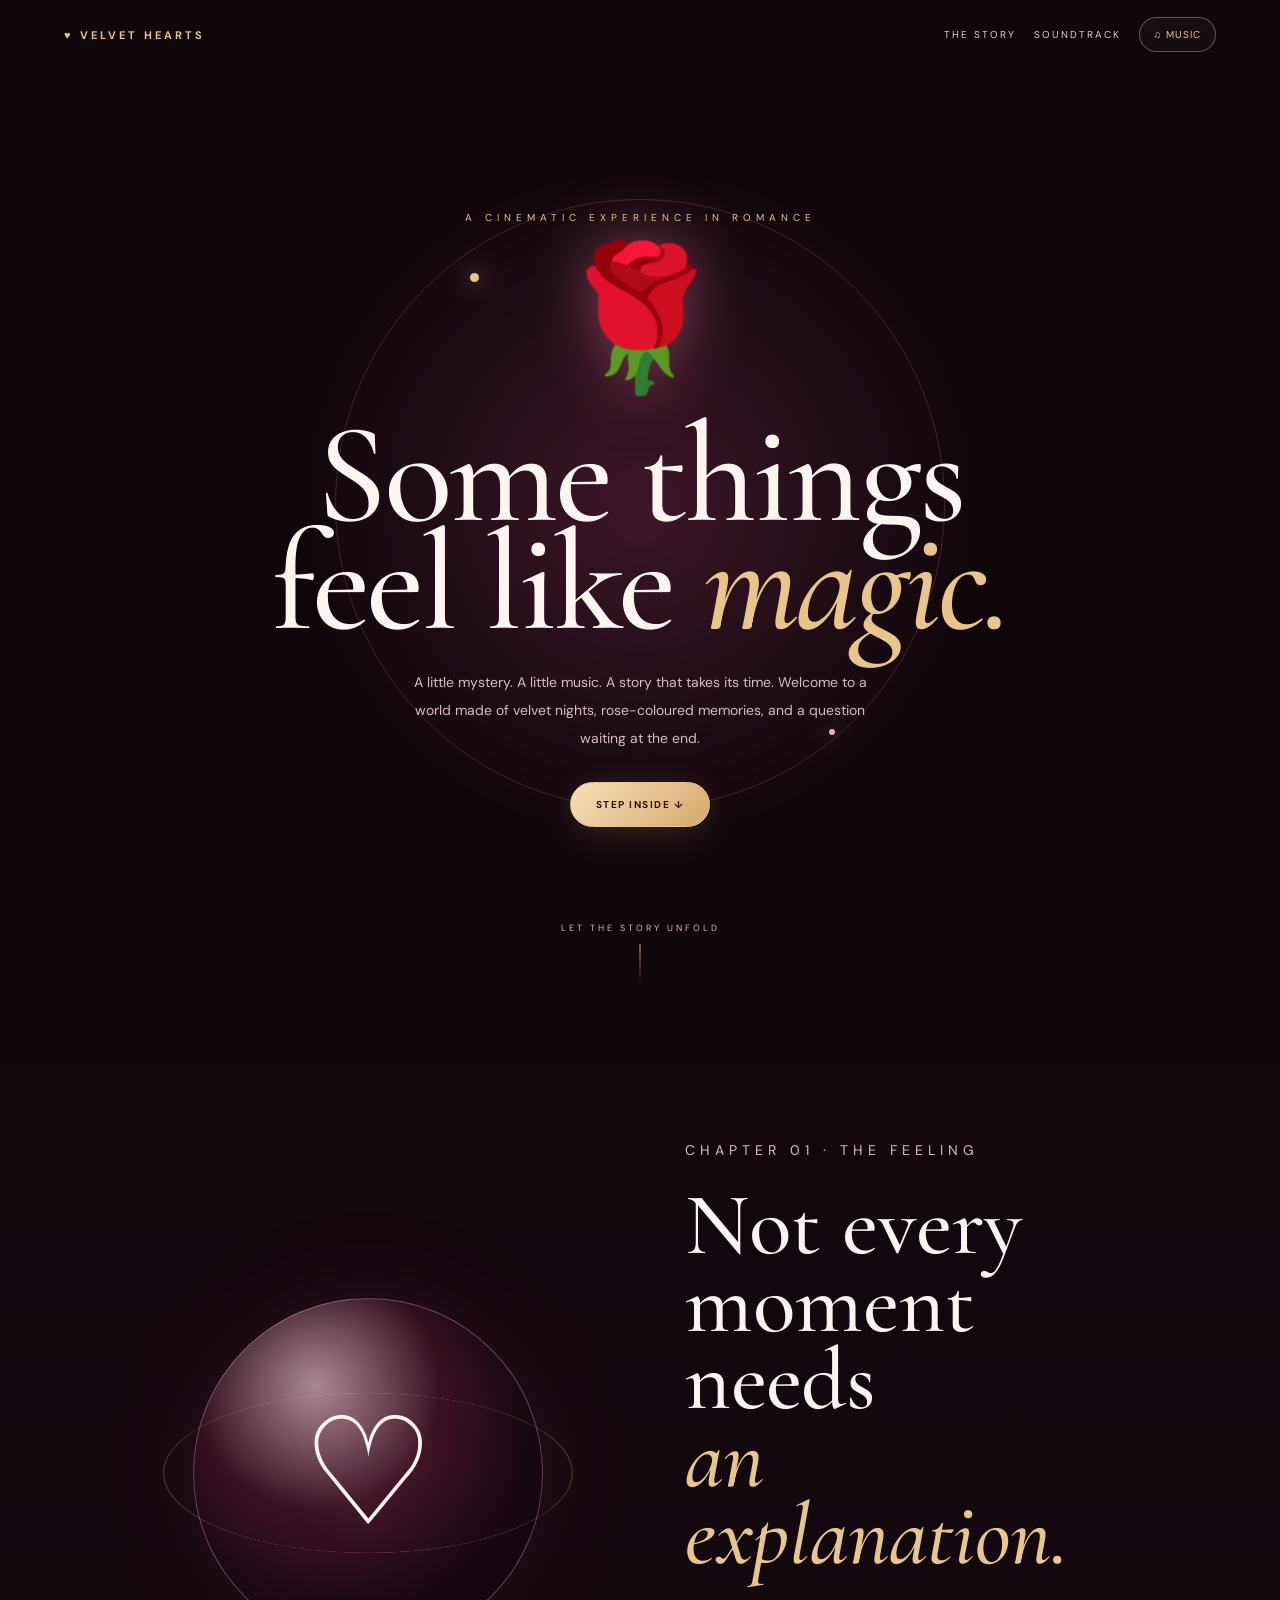
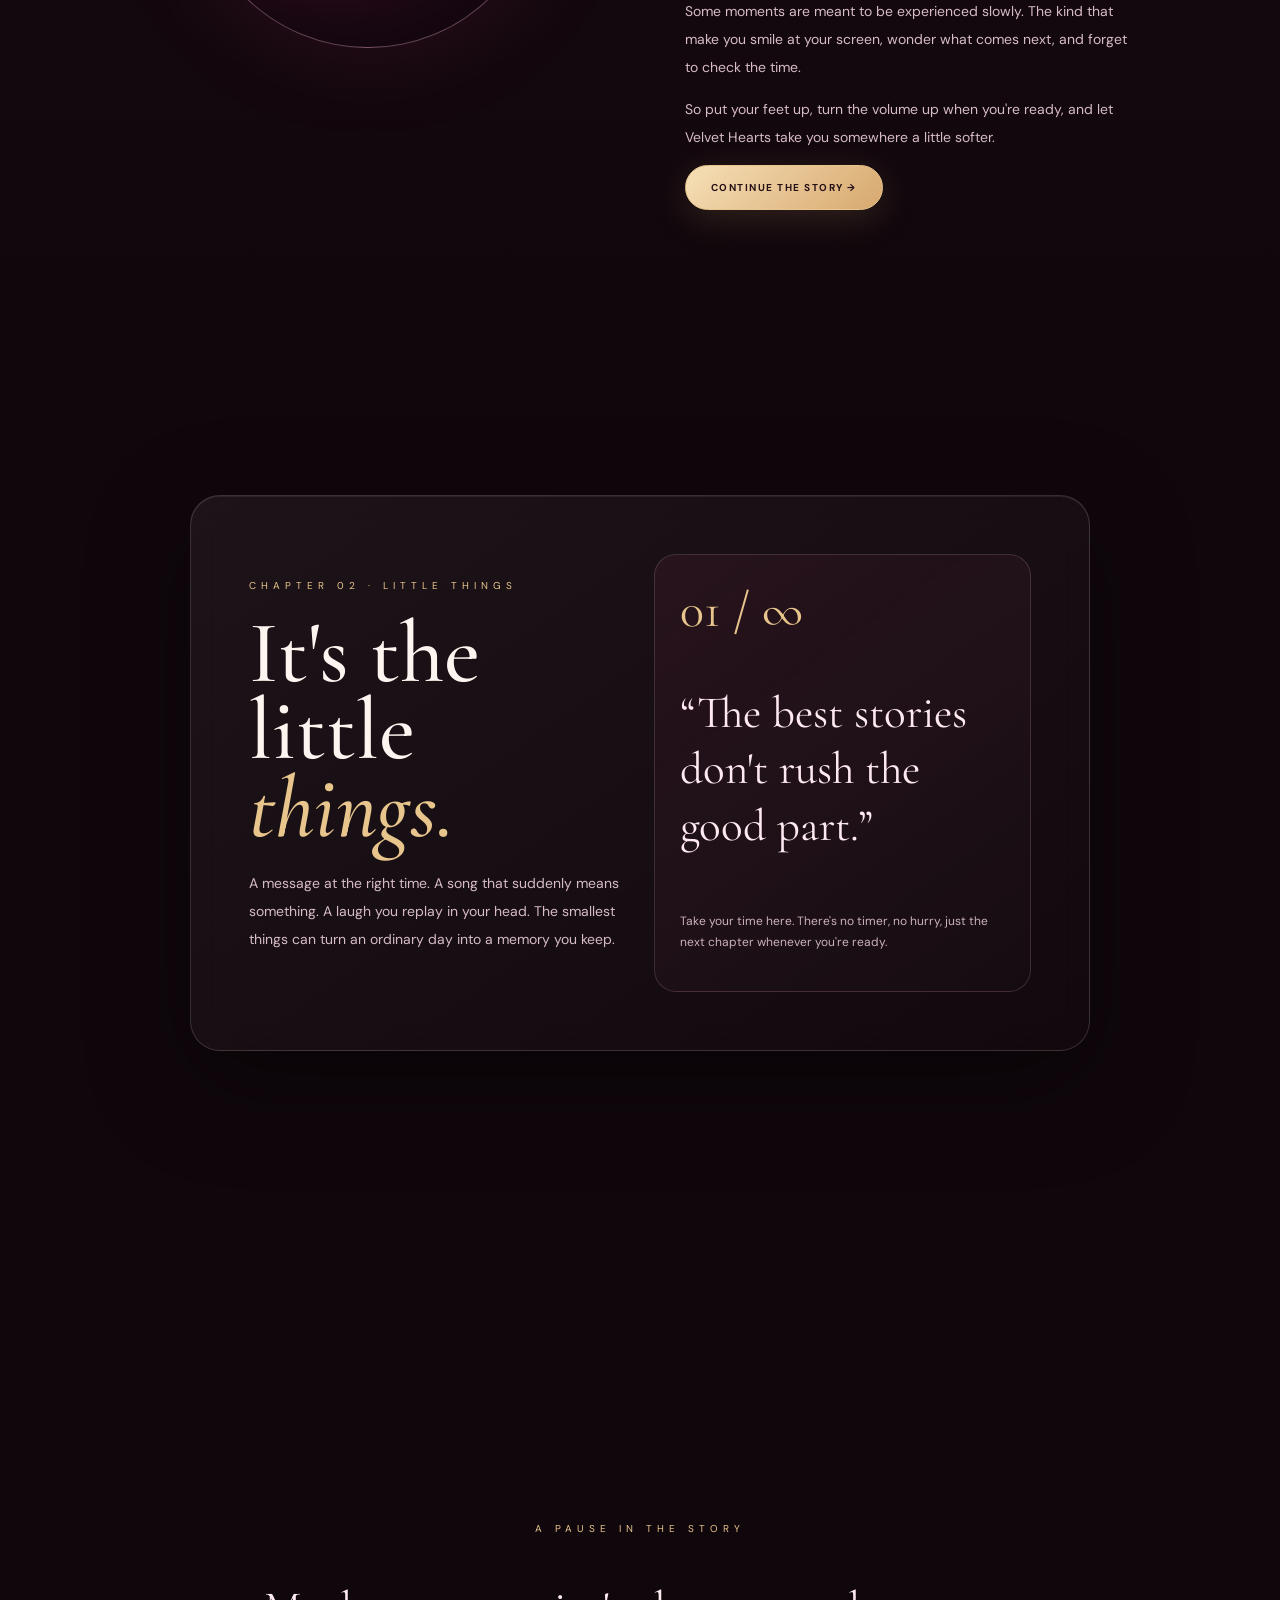
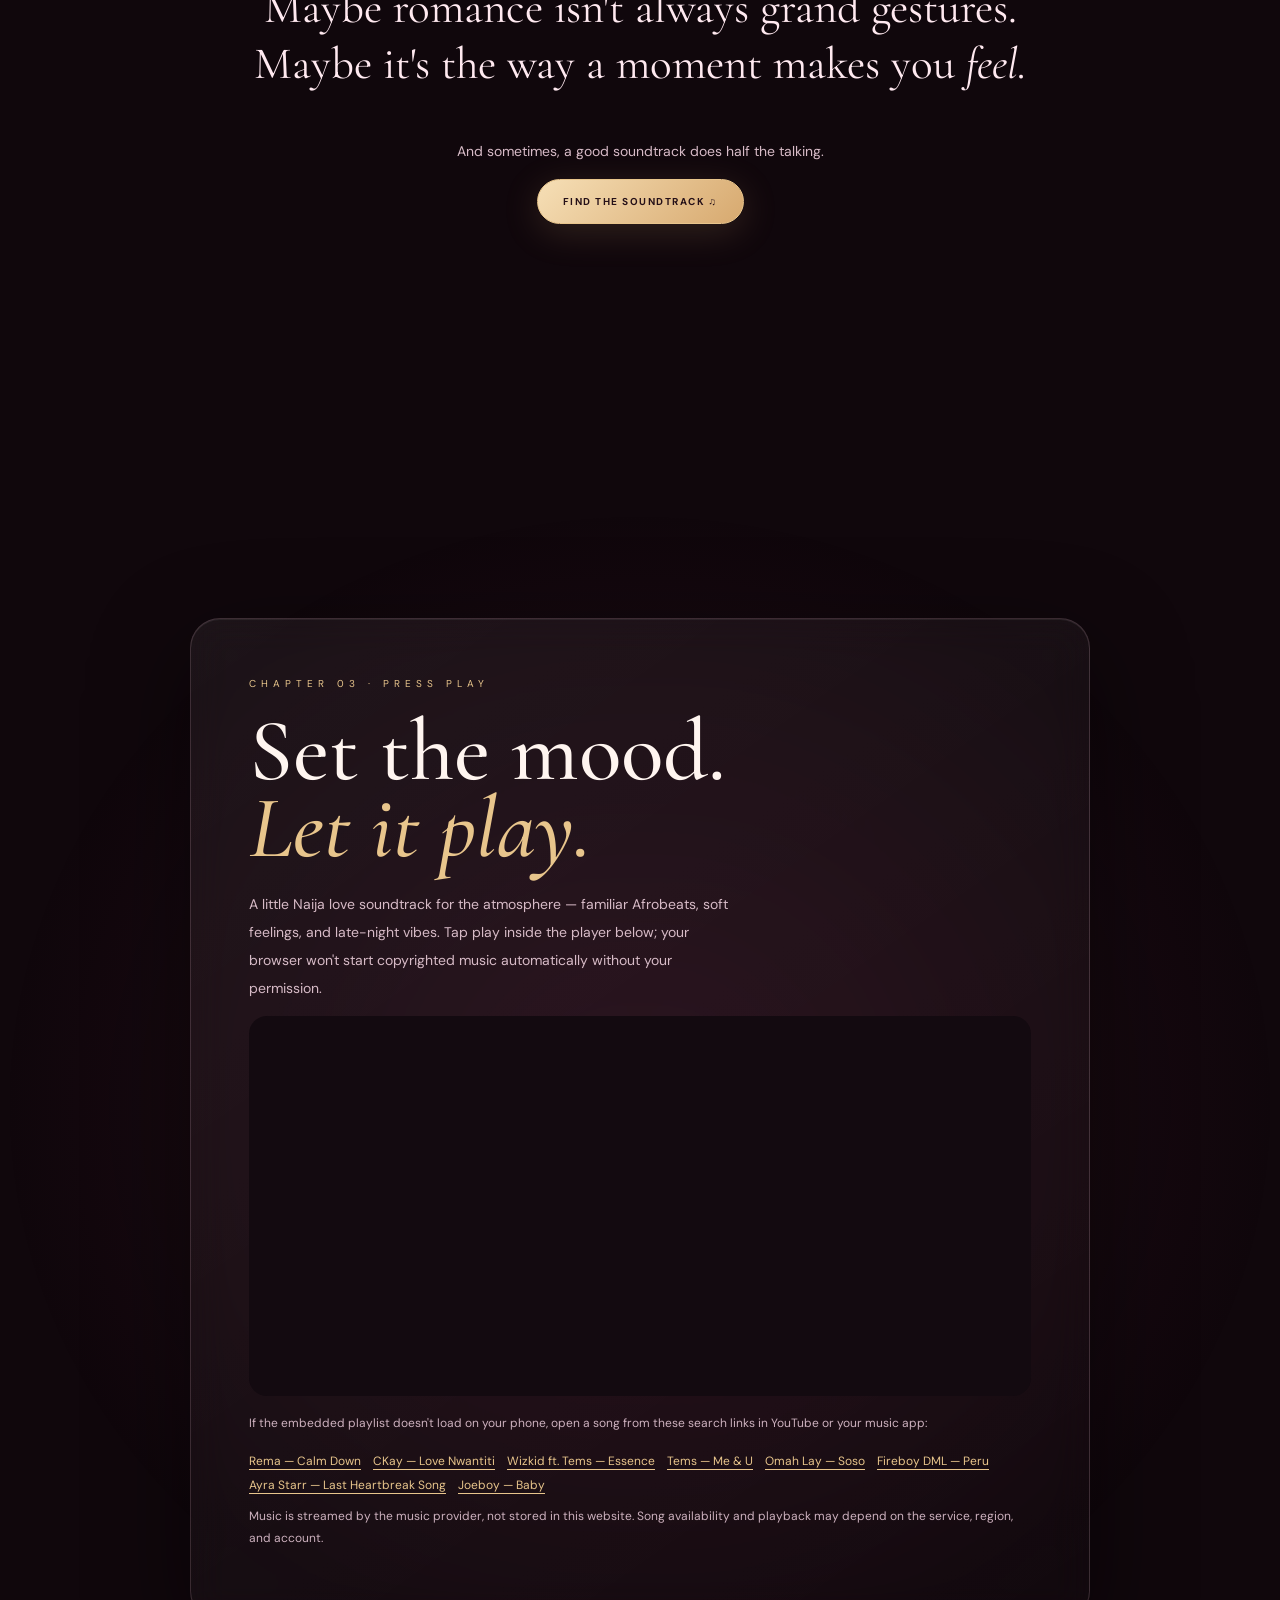
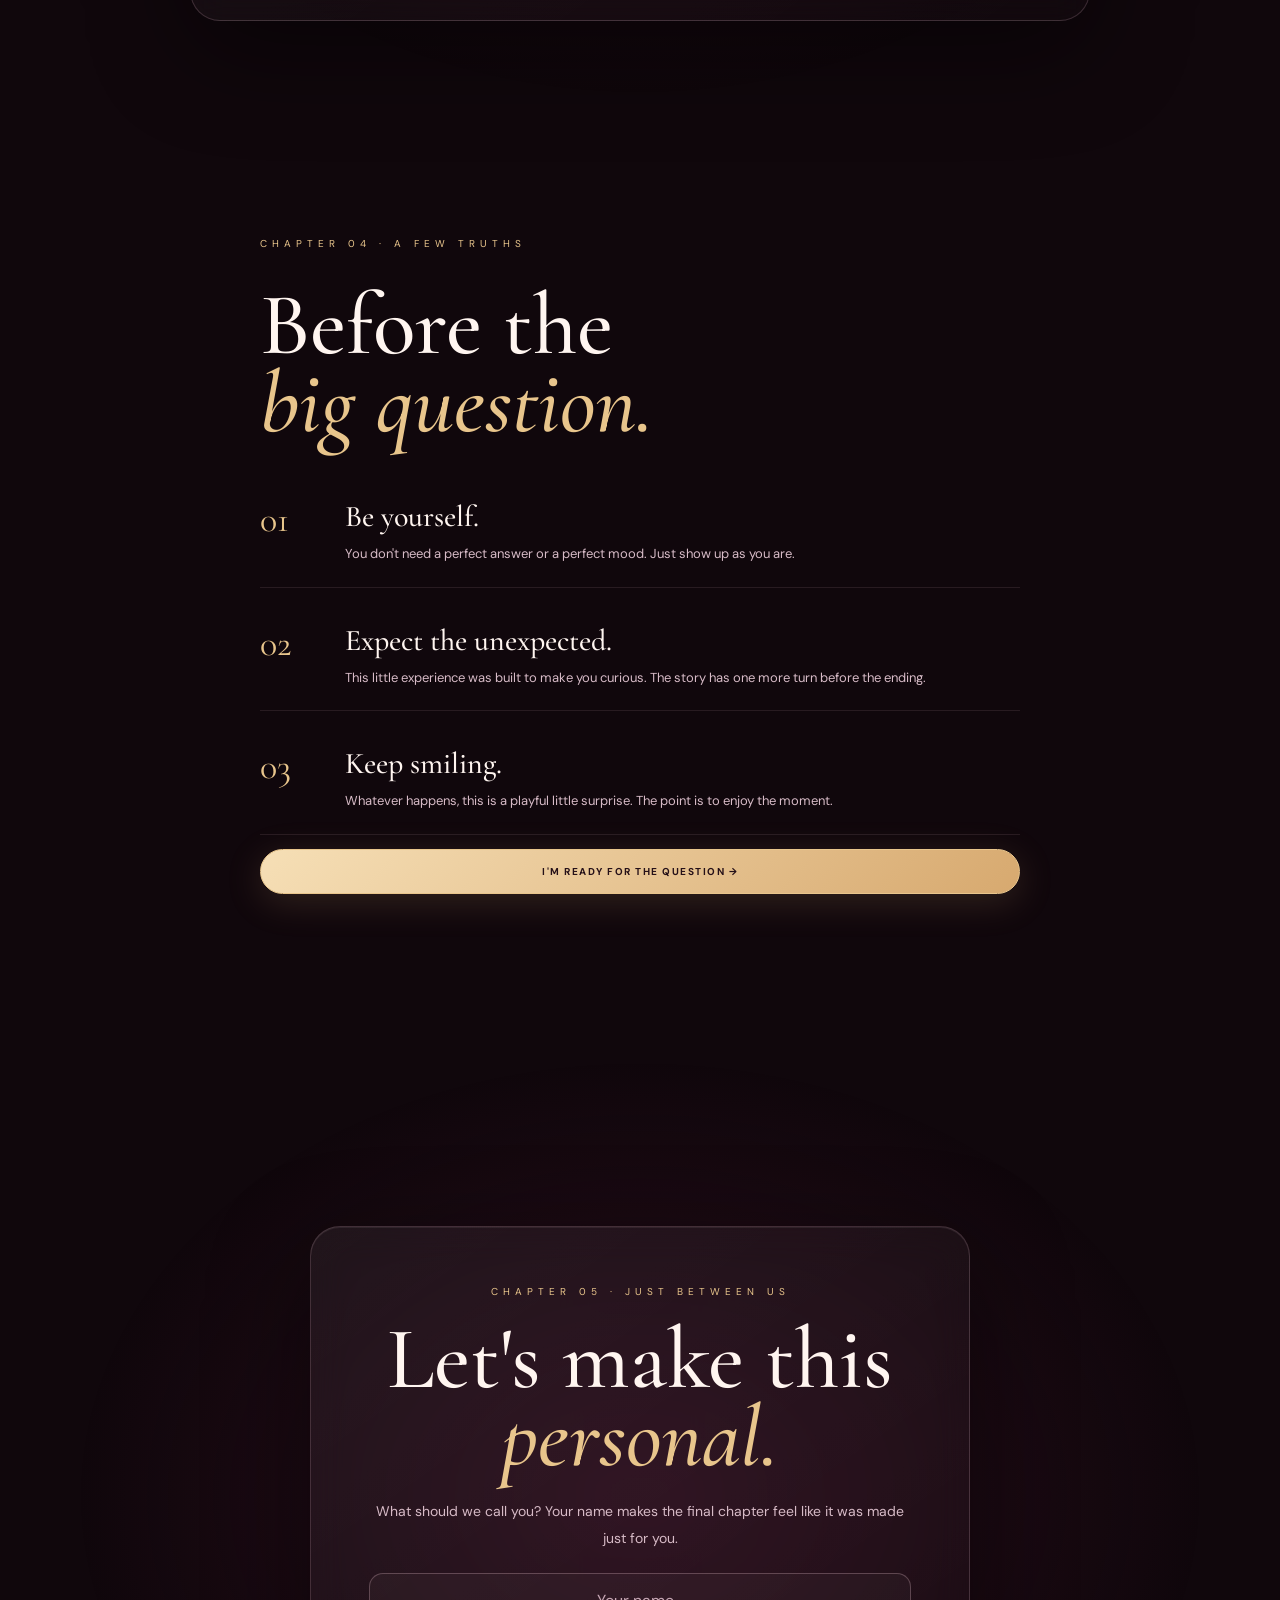
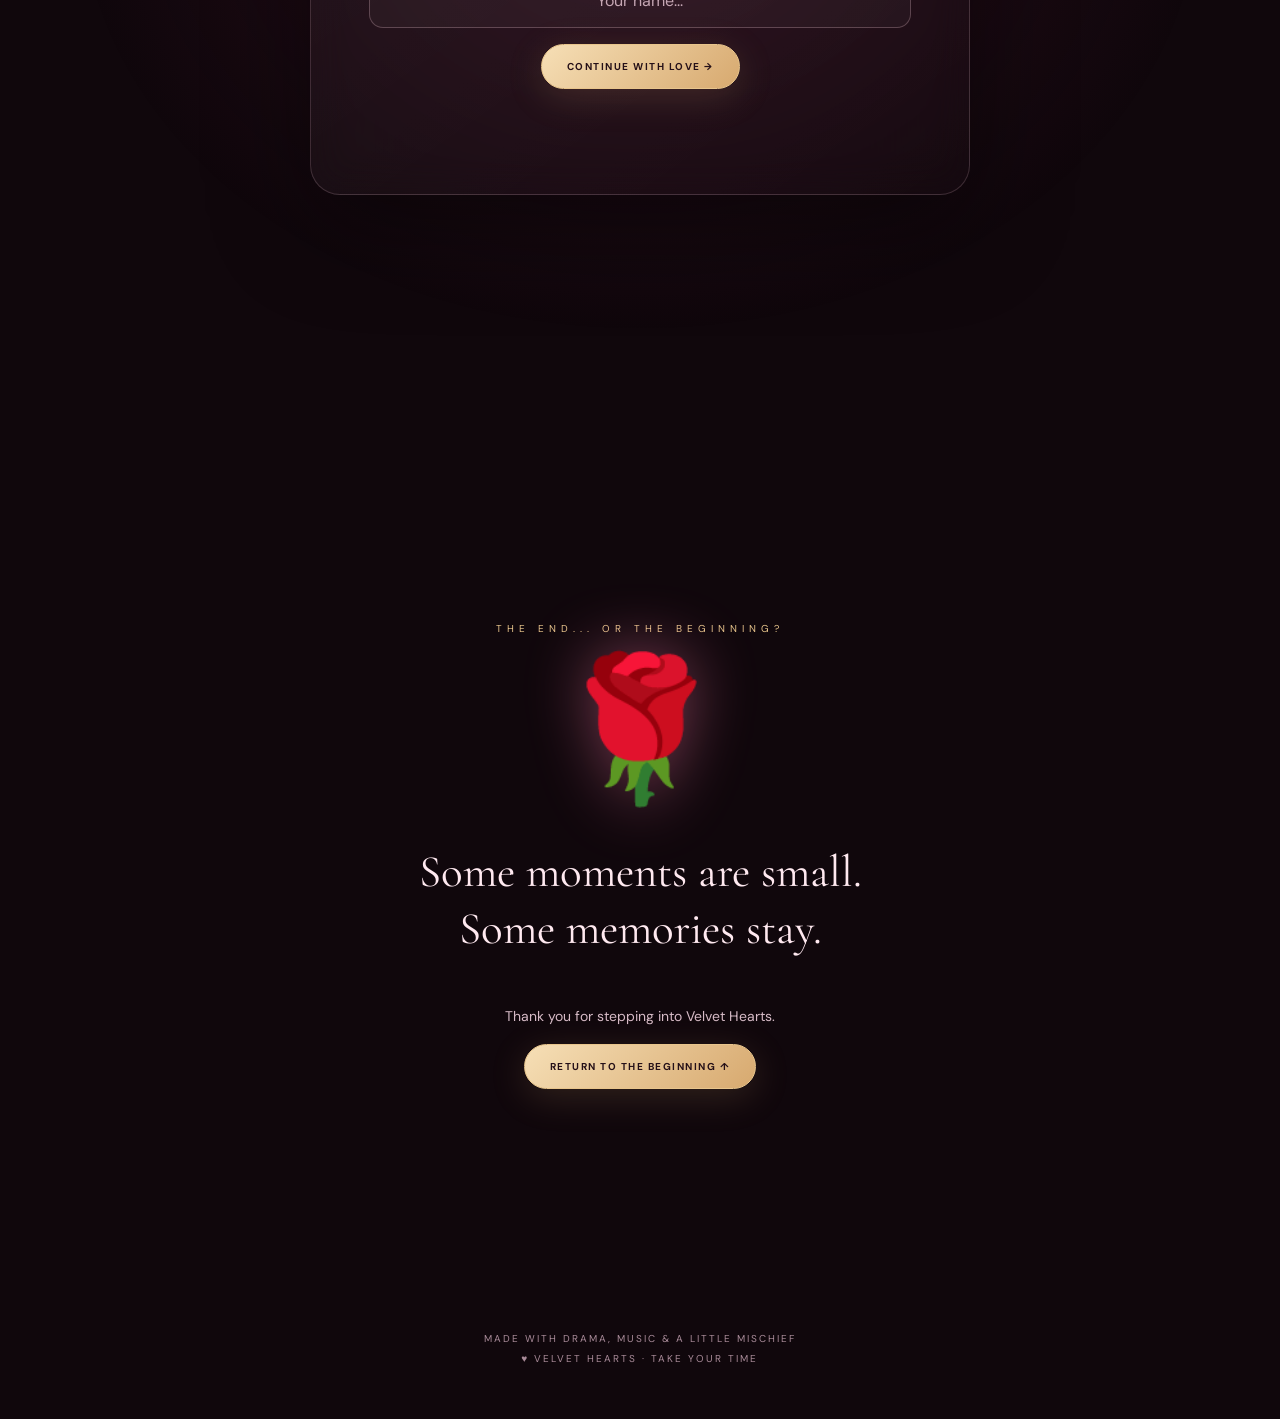
==== index.html @ 7e9fe805 "Create Velvet Hearts cinematic website" ====
<!doctype html>
<html lang="en">
<head>
<meta charset="utf-8">
<meta name="viewport" content="width=device-width, initial-scale=1">
<meta name="theme-color" content="#10070c">
<title>Velvet Hearts — An Experience Made of Love</title>
<meta name="description" content="Step into Velvet Hearts: a cinematic romantic experience filled with music, memories, and a little mystery.">
<meta property="og:title" content="Velvet Hearts — An Experience Made of Love">
<meta property="og:description" content="A cinematic romantic experience, made to be felt.">
<link rel="preconnect" href="https://fonts.googleapis.com">
<link rel="preconnect" href="https://fonts.gstatic.com" crossorigin>
<link href="https://fonts.googleapis.com/css2?family=Cormorant+Garamond:wght@400;500;600;700&family=DM+Sans:wght@400;500;600;700&display=swap" rel="stylesheet">
<style>
:root{--night:#10070c;--wine:#260b1a;--wine2:#54162f;--rose:#f3a6c0;--pink:#ffdae5;--gold:#e8c58c;--cream:#fff5f0;--muted:#d7bbc7;--line:#f3c8d82d}
*{box-sizing:border-box}
html{scroll-behavior:smooth;background:var(--night);scroll-padding-top:80px}
body{margin:0;background:var(--night);color:var(--cream);font-family:"DM Sans",sans-serif;overflow-x:hidden}
body:before{content:"";position:fixed;inset:0;z-index:-3;background:radial-gradient(ellipse at 50% 0%,#64203c 0%,transparent 43%),radial-gradient(ellipse at 0% 70%,#29101f 0%,transparent 42%),linear-gradient(145deg,#10070c,#1b0b16 50%,#080509)}
button,input,textarea{font:inherit}button{cursor:pointer}a{color:inherit}
#petals,#stars{position:fixed;inset:0;pointer-events:none;overflow:hidden}
#petals{z-index:8}#stars{z-index:-1}
.petal{position:absolute;top:-8vh;color:var(--rose);opacity:0;text-shadow:0 0 18px #f0a0b866;animation:fall linear forwards}
@keyframes fall{0%{transform:translate3d(0,-5vh,0) rotate(0);opacity:0}12%{opacity:.7}88%{opacity:.45}100%{transform:translate3d(var(--drift),112vh,0) rotate(500deg);opacity:0}}
.star{position:absolute;width:2px;height:2px;border-radius:50%;background:#ffe4bd;box-shadow:0 0 9px #ffe4bd;animation:twinkle var(--duration) ease-in-out infinite alternate}
@keyframes twinkle{from{opacity:.12;transform:scale(.6)}to{opacity:.9;transform:scale(1.6)}}
.progress{position:fixed;z-index:40;top:0;left:0;height:2px;width:0;background:linear-gradient(90deg,var(--rose),var(--gold))}
.nav{position:fixed;z-index:30;top:0;left:0;width:100%;display:flex;justify-content:space-between;align-items:center;padding:17px clamp(18px,5vw,64px);background:linear-gradient(#10070ce8,transparent);backdrop-filter:blur(5px)}
.brand{font-size:11px;letter-spacing:3px;text-transform:uppercase;color:var(--gold);font-weight:700}
.nav-right{display:flex;align-items:center;gap:18px}.nav-link{font-size:10px;letter-spacing:2px;text-transform:uppercase;text-decoration:none;color:#e9cbd7}
.music-toggle{border:1px solid #e8c58c66;border-radius:999px;padding:10px 14px;color:var(--gold);background:#ffffff08;font-size:10px;letter-spacing:1px}
.scene{position:relative;min-height:100svh;display:grid;place-items:center;padding:110px 22px 80px;isolation:isolate}
.hero{min-height:112svh;text-align:center;overflow:hidden}
.hero-glow{position:absolute;width:min(80vw,720px);aspect-ratio:1;border-radius:50%;background:radial-gradient(circle,#bd427544,transparent 67%);filter:blur(10px);animation:glow 8s ease-in-out infinite alternate;z-index:-1}
@keyframes glow{from{transform:scale(.82) translateY(20px)}to{transform:scale(1.12) translateY(-24px)}}
.orbit{position:absolute;width:min(84vw,610px);aspect-ratio:1;border:1px solid #f0a0b82e;border-radius:50%;animation:orbit 32s linear infinite;z-index:-1}
.orbit:before,.orbit:after{content:"";position:absolute;width:9px;height:9px;border-radius:50%;background:var(--gold);box-shadow:0 0 25px var(--gold)}
.orbit:before{top:12%;left:22%}.orbit:after{bottom:12%;right:18%;width:6px;height:6px;background:var(--rose)}
@keyframes orbit{to{transform:rotate(360deg)}}
.hero-content{max-width:760px}
.kicker{font-size:10px;letter-spacing:5px;text-transform:uppercase;color:var(--gold);margin:0 0 23px}
h1,h2,h3,.serif{font-family:"Cormorant Garamond",Georgia,serif;font-weight:500}
.hero h1{font-size:clamp(64px,13vw,142px);line-height:.76;letter-spacing:-3px;margin:0}
.hero h1 span{color:var(--gold);font-style:italic}
.rose-emblem{font-size:clamp(76px,15vw,140px);line-height:1;filter:drop-shadow(0 0 32px #f078a077);animation:float 5s ease-in-out infinite;display:block;margin:24px 0 34px}
@keyframes float{0%,100%{transform:translateY(0) rotate(-4deg) scale(1)}50%{transform:translateY(-17px) rotate(5deg) scale(1.04)}}
.hero-copy{max-width:480px;color:var(--muted);line-height:2;font-size:14px;margin:30px auto}
.btn{border:1px solid var(--gold);border-radius:999px;padding:15px 25px;background:linear-gradient(135deg,#f6dfb6,#d7a96f);color:#251018;text-transform:uppercase;font-size:10px;font-weight:700;letter-spacing:1.5px;box-shadow:0 8px 36px #d9a76c2c;transition:transform .25s,box-shadow .25s}
.btn:hover{transform:translateY(-3px);box-shadow:0 12px 42px #d9a76c55}
.scroll-cue{position:absolute;bottom:26px;left:50%;transform:translateX(-50%);font-size:9px;letter-spacing:3px;text-transform:uppercase;color:#d8b8c7;display:grid;gap:10px;justify-items:center}
.scroll-cue i{display:block;width:1px;height:38px;background:linear-gradient(var(--gold),transparent);animation:cue 1.5s infinite}
@keyframes cue{50%{transform:scaleY(.5);transform-origin:top}}
.story{background:linear-gradient(180deg,transparent,#1709129c,transparent)}
.story-inner{width:min(100%,1000px);display:grid;grid-template-columns:1fr 1fr;gap:clamp(30px,7vw,90px);align-items:center}
.story-art{position:relative;min-height:430px;display:grid;place-items:center}
.glass-orb{width:min(70vw,350px);aspect-ratio:1;border-radius:50%;display:grid;place-items:center;background:radial-gradient(circle at 35% 25%,#f6c8d7aa,#a72d5b44 36%,#210a17 70%);border:1px solid #f3c3d64d;box-shadow:inset -20px -25px 70px #09040999,0 0 100px #d8497a20;animation:float 6s ease-in-out infinite}
.glass-orb span{font-size:clamp(90px,15vw,150px);filter:drop-shadow(0 0 24px #ffb0c877)}
.ring{position:absolute;width:min(80vw,410px);aspect-ratio:1;border:1px solid #e8c58c4d;border-radius:50%;transform:rotateX(67deg) rotate(-18deg);animation:ring 12s linear infinite}
@keyframes ring{to{transform:rotateX(67deg) rotate(342deg)}}
.copy h2,.scene h2{font-size:clamp(48px,8vw,88px);line-height:.88;margin:0 0 22px}
.copy h2 span,.scene h2 span{color:var(--gold);font-style:italic}
.copy p,.body-copy{font-size:14px;line-height:2;color:var(--muted);max-width:480px}
.eyebrow{color:var(--rose);font-size:11px;letter-spacing:3px;text-transform:uppercase}
.center{text-align:center}.center .body-copy{margin-left:auto;margin-right:auto}
.panel{width:min(100%,660px);padding:clamp(27px,6vw,58px);border:1px solid var(--line);border-radius:30px;background:linear-gradient(145deg,#ffffff0e,#ffffff03);box-shadow:0 30px 100px #0007,inset 0 1px #ffffff12;backdrop-filter:blur(18px)}
.panel.wide{width:min(100%,900px)}
.split-panel{display:grid;grid-template-columns:1fr 1fr;gap:28px;align-items:center}
.memory-card{border:1px solid #f0c5d32b;border-radius:22px;padding:25px;background:linear-gradient(145deg,#6b24402e,#ffffff03);min-height:220px;display:flex;flex-direction:column;justify-content:center}
.memory-card .big{font-family:"Cormorant Garamond",serif;font-size:50px;color:var(--gold)}
.quote{font-family:"Cormorant Garamond",Georgia,serif;font-size:clamp(29px,5vw,45px);line-height:1.25;color:#ffe9f0}
.music-section{background:radial-gradient(ellipse at 50% 50%,#44172a66,transparent 70%)}
.music-frame{width:100%;height:380px;border:0;border-radius:18px;background:#130a10}
.music-note{font-size:12px;line-height:1.8;color:#cdb1be}
.music-link{display:inline-block;color:var(--gold);margin:7px 8px 0 0;font-size:12px;text-decoration:underline;text-underline-offset:4px}
.chapter-number{font-family:"Cormorant Garamond",serif;font-size:clamp(80px,15vw,150px);line-height:1;color:#f0a0b81b}
.timeline{width:min(100%,760px);display:grid;gap:14px}
.timeline-item{display:grid;grid-template-columns:65px 1fr;gap:20px;align-items:start;border-bottom:1px solid #f0c5d31b;padding:20px 0}
.timeline-item:last-child{border-bottom:0}
.timeline-item .num{font-family:"Cormorant Garamond",serif;font-size:36px;color:var(--gold)}
.timeline-item h3{font-size:30px;margin:0 0 7px}.timeline-item p{font-size:13px;line-height:1.9;color:var(--muted);margin:0}
.question{min-height:110svh;text-align:center;background:radial-gradient(ellipse at center,#43152b88,transparent 62%)}
.field{width:100%;border:1px solid #f0c5d344;background:#ffffff08;color:white;border-radius:14px;padding:16px;margin:8px 0 16px;outline:none;text-align:center}
.field:focus{border-color:var(--rose)}.field::placeholder{color:#c6a7b4}
.answer-row{display:flex;gap:12px;justify-content:center;flex-wrap:wrap;margin-top:24px}
.secondary{border:1px solid #f0c5d344;color:var(--cream);background:#ffffff08;border-radius:999px;padding:14px 25px}
.message{color:var(--muted);line-height:1.9;font-size:14px}
.notice{font-size:12px;line-height:1.6;color:#e7c9d5;margin-top:15px;min-height:20px}
#questionArea[hidden],#formArea[hidden]{display:none}
#result{display:none}#result.visible{display:block;animation:reveal .8s ease both}
@keyframes reveal{from{opacity:0;transform:translateY(28px) scale(.97);filter:blur(5px)}to{opacity:1;transform:none;filter:blur(0)}}
.reveal-heart{font-size:64px;animation:heartbeat 1.7s infinite;display:block;margin:18px}
@keyframes heartbeat{0%,100%{transform:scale(1)}12%{transform:scale(1.09)}24%{transform:scale(1)}36%{transform:scale(1.05)}}
[data-reveal]{opacity:0;transform:translateY(38px);transition:opacity .9s ease,transform .9s cubic-bezier(.2,.7,.2,1)}
[data-reveal].shown{opacity:1;transform:none}
.footer{padding:38px 20px 50px;text-align:center;color:#a98b99;font-size:10px;letter-spacing:2px;line-height:2}
@media(max-width:700px){.story-inner{grid-template-columns:1fr;gap:0}.story-art{min-height:290px;order:2}.story-copy{order:1}.scene{padding-left:18px;padding-right:18px}.hero{min-height:105svh}.nav{padding:14px 16px}.nav-link{display:none}.brand{letter-spacing:2px}.panel{border-radius:24px}.split-panel{grid-template-columns:1fr}.music-frame{height:330px}.timeline-item{grid-template-columns:45px 1fr;gap:12px}}
@media(prefers-reduced-motion:reduce){*,*::before,*::after{animation-duration:.01ms!important;animation-iteration-count:1!important;scroll-behavior:auto!important;transition-duration:.01ms!important}}
</style>
</head>
<body>
<div class="progress" id="progress"></div><div id="stars" aria-hidden="true"></div><div id="petals" aria-hidden="true"></div>
<nav class="nav">
  <div class="brand">♥ Velvet Hearts</div>
  <div class="nav-right"><a class="nav-link" href="#chapters">The story</a><a class="nav-link" href="#soundtrack">Soundtrack</a><button class="music-toggle" id="musicJump">♫ MUSIC</button></div>
</nav>

<section class="scene hero" id="top">
  <div class="hero-glow"></div><div class="orbit"></div>
  <div data-reveal class="hero-content">
    <p class="kicker">A cinematic experience in romance</p>
    <span class="rose-emblem" aria-hidden="true">🌹</span>
    <h1>Some things<br>feel like <span>magic.</span></h1>
    <p class="hero-copy">A little mystery. A little music. A story that takes its time. Welcome to a world made of velvet nights, rose-coloured memories, and a question waiting at the end.</p>
    <button class="btn" id="beginBtn">Step inside ↓</button>
  </div>
  <div class="scroll-cue">Let the story unfold<i></i></div>
</section>

<section class="scene story" id="chapters">
  <div class="story-inner">
    <div class="story-art" data-reveal><div class="ring"></div><div class="glass-orb"><span>♡</span></div></div>
    <div class="copy story-copy" data-reveal><p class="kicker">Chapter 01 · The feeling</p><h2>Not every<br>moment needs<br><span>an explanation.</span></h2><p>Some moments are meant to be experienced slowly. The kind that make you smile at your screen, wonder what comes next, and forget to check the time.</p><p>So put your feet up, turn the volume up when you're ready, and let Velvet Hearts take you somewhere a little softer.</p><button class="btn" data-scroll="#memory">Continue the story →</button></div>
  </div>
</section>

<section class="scene" id="memory">
  <div class="panel wide" data-reveal>
    <div class="split-panel">
      <div><p class="kicker">Chapter 02 · Little things</p><h2>It's the little<br><span>things.</span></h2><p class="body-copy">A message at the right time. A song that suddenly means something. A laugh you replay in your head. The smallest things can turn an ordinary day into a memory you keep.</p></div>
      <div class="memory-card"><div class="big">01 / ∞</div><p class="quote">“The best stories don't rush the good part.”</p><p class="music-note">Take your time here. There's no timer, no hurry, just the next chapter whenever you're ready.</p></div>
    </div>
  </div>
</section>

<section class="scene center">
  <div data-reveal>
    <p class="kicker">A pause in the story</p>
    <p class="quote">Maybe romance isn't always grand gestures.<br>Maybe it's the way a moment makes you <em>feel.</em></p>
    <p class="body-copy">And sometimes, a good soundtrack does half the talking.</p>
    <button class="btn" data-scroll="#soundtrack">Find the soundtrack ♫</button>
  </div>
</section>

<section class="scene music-section" id="soundtrack">
  <div class="panel wide" data-reveal>
    <p class="kicker">Chapter 03 · Press play</p>
    <h2>Set the mood.<br><span>Let it play.</span></h2>
    <p class="body-copy">A little Naija love soundtrack for the atmosphere — familiar Afrobeats, soft feelings, and late-night vibes. Tap play inside the player below; your browser won't start copyrighted music automatically without your permission.</p>
    <iframe class="music-frame" title="Romantic Afrobeats playlist" loading="lazy" allow="autoplay; clipboard-write; encrypted-media; fullscreen; picture-in-picture" src="https://open.spotify.com/embed/playlist/5Rl1xntA0cSeNZJ5w29zb6?utm_source=generator&theme=0"></iframe>
    <p class="music-note">If the embedded playlist doesn't load on your phone, open a song from these search links in YouTube or your music app:</p>
    <div>
      <a class="music-link" target="_blank" rel="noopener" href="https://www.youtube.com/results?search_query=Rema+Calm+Down+official">Rema — Calm Down</a>
      <a class="music-link" target="_blank" rel="noopener" href="https://www.youtube.com/results?search_query=CKay+Love+Nwantiti+official">CKay — Love Nwantiti</a>
      <a class="music-link" target="_blank" rel="noopener" href="https://www.youtube.com/results?search_query=Wizkid+Essence+Tems+official">Wizkid ft. Tems — Essence</a>
      <a class="music-link" target="_blank" rel="noopener" href="https://www.youtube.com/results?search_query=Tems+Me+and+U+official">Tems — Me & U</a>
      <a class="music-link" target="_blank" rel="noopener" href="https://www.youtube.com/results?search_query=Omah+Lay+Soso+official">Omah Lay — Soso</a>
      <a class="music-link" target="_blank" rel="noopener" href="https://www.youtube.com/results?search_query=Fireboy+DML+Peru+official">Fireboy DML — Peru</a>
      <a class="music-link" target="_blank" rel="noopener" href="https://www.youtube.com/results?search_query=Ayra+Starr+Last+Heartbreak+Song">Ayra Starr — Last Heartbreak Song</a>
      <a class="music-link" target="_blank" rel="noopener" href="https://www.youtube.com/results?search_query=Joeboy+Baby+official">Joeboy — Baby</a>
    </div>
    <p class="music-note">Music is streamed by the music provider, not stored in this website. Song availability and playback may depend on the service, region, and account.</p>
  </div>
</section>

<section class="scene">
  <div class="timeline" data-reveal>
    <p class="kicker">Chapter 04 · A few truths</p>
    <h2>Before the<br><span>big question.</span></h2>
    <div class="timeline-item"><div class="num">01</div><div><h3>Be yourself.</h3><p>You don't need a perfect answer or a perfect mood. Just show up as you are.</p></div></div>
    <div class="timeline-item"><div class="num">02</div><div><h3>Expect the unexpected.</h3><p>This little experience was built to make you curious. The story has one more turn before the ending.</p></div></div>
    <div class="timeline-item"><div class="num">03</div><div><h3>Keep smiling.</h3><p>Whatever happens, this is a playful little surprise. The point is to enjoy the moment.</p></div></div>
    <button class="btn" data-scroll="#ask">I'm ready for the question →</button>
  </div>
</section>

<section class="scene question" id="ask">
  <div class="panel" data-reveal>
    <div id="formArea">
      <p class="kicker">Chapter 05 · Just between us</p><h2>Let's make this<br><span>personal.</span></h2>
      <p class="message">What should we call you? Your name makes the final chapter feel like it was made just for you.</p>
      <form id="nameForm"><input class="field" id="nameInput" name="visitorName" type="text" maxlength="40" placeholder="Your name..." autocomplete="given-name" required><button class="btn" type="submit">Continue with love →</button></form>
      <p class="notice" id="formNotice" aria-live="polite"></p>
    </div>
    <div id="questionArea" hidden>
      <p class="kicker">A question just for you</p><h2 id="personalTitle">Alright...</h2><span class="reveal-heart">💗</span><h2 style="font-size:clamp(32px,6vw,48px)">Will you be my girlfriend?</h2>
      <p class="message">Take a breath, trust your instincts, and choose honestly. There's a little plot twist either way.</p>
      <div class="answer-row"><button class="btn answer" data-answer="YES">YES ♥</button><button class="secondary answer" data-answer="NO">No, sorry</button></div>
      <p class="notice" id="answerNotice" aria-live="polite"></p>
    </div>
    <div id="result" aria-live="polite"><p class="kicker">The final chapter · The plot twist</p><span class="reveal-heart">💌</span><h2>Got you,<br><span id="resultName">darling</span>!</h2><p class="message" id="resultMessage"></p><p class="message">No hard feelings — this was a playful prank, not a real relationship proposal. ❤️</p><button class="btn" id="restartBtn">Experience it again ↻</button></div>
  </div>
</section>

<section class="scene center">
  <div data-reveal><p class="kicker">The end... or the beginning?</p><span class="rose-emblem">🌹</span><p class="quote">Some moments are small.<br>Some memories stay.</p><p class="body-copy">Thank you for stepping into Velvet Hearts.</p><button class="btn" data-scroll="#top">Return to the beginning ↑</button></div>
</section>

<footer class="footer">MADE WITH DRAMA, MUSIC & A LITTLE MISCHIEF<br>♥ VELVET HEARTS · TAKE YOUR TIME</footer>

<!-- Response collection stays in demo mode until your own endpoint is connected. -->
<iframe name="responseFrame" id="responseFrame" title="response submission" hidden></iframe>
<form id="responseForm" method="POST" target="responseFrame" hidden><input name="visitorName" id="responseVisitor"><input name="answer" id="responseAnswer"><input name="page" value="Velvet Hearts"></form>
<script>
const RESPONSE_ENDPOINT = ""; // Add your own deployed Google Apps Script URL here.
const $=id=>document.getElementById(id);
let visitorName="",chosenAnswer="";
const formArea=$("formArea"),questionArea=$("questionArea"),result=$("result");
function scrollToId(id){$(id).scrollIntoView({behavior:"smooth",block:"center"})}
document.querySelectorAll("[data-scroll]").forEach(b=>b.addEventListener("click",()=>scrollToId(b.dataset.scroll.slice(1))));
$("beginBtn").addEventListener("click",()=>scrollToId("chapters"));
$("musicJump").addEventListener("click",()=>scrollToId("soundtrack"));
const revealObserver=new IntersectionObserver(entries=>entries.forEach(entry=>{if(entry.isIntersecting){entry.target.classList.add("shown");revealObserver.unobserve(entry.target)}}),{threshold:.12});
document.querySelectorAll("[data-reveal]").forEach(el=>revealObserver.observe(el));
window.addEventListener("scroll",()=>{let max=document.documentElement.scrollHeight-innerHeight;$("progress").style.width=(max>0?scrollY/max*100:0)+"%"},{passive:true});
function makePetal(){const p=document.createElement("span");p.className="petal";p.textContent=["✦","✧","♡","❀"][Math.floor(Math.random()*4)];p.style.left=Math.random()*100+"%";p.style.fontSize=(12+Math.random()*18)+"px";p.style.setProperty("--drift",(Math.random()*180-90)+"px");p.style.animationDuration=(8+Math.random()*9)+"s";$("petals").appendChild(p);p.addEventListener("animationend",()=>p.remove())}
for(let i=0;i<14;i++)setTimeout(makePetal,i*450);setInterval(makePetal,1100);
for(let i=0;i<65;i++){const s=document.createElement("i");s.className="star";s.style.left=Math.random()*100+"%";s.style.top=Math.random()*100+"%";s.style.setProperty("--duration",(2+Math.random()*4)+"s");$("stars").appendChild(s)}
$("nameForm").addEventListener("submit",e=>{e.preventDefault();visitorName=$("nameInput").value.trim().slice(0,40);if(!visitorName){$("nameInput").focus();return}formArea.hidden=true;questionArea.hidden=false;$("personalTitle").textContent=`Alright, ${visitorName}...`;scrollToId("ask")});
function sendResponse(name,answer){if(!RESPONSE_ENDPOINT){$("answerNotice").textContent="Demo mode: responses are not being sent yet. Connect the response endpoint before sharing the website.";return} $("responseVisitor").value=name;$("responseAnswer").value=answer;$("responseForm").action=RESPONSE_ENDPOINT;$("responseForm").submit();$("answerNotice").textContent="Thank you — your response has been submitted."}
document.querySelectorAll(".answer").forEach(btn=>btn.addEventListener("click",()=>{chosenAnswer=btn.dataset.answer;sendResponse(visitorName,chosenAnswer);$("resultName").textContent=visitorName;$("resultMessage").textContent=chosenAnswer==="YES"?`Awww, ${visitorName}, you actually said YES! You didn't start planning the wedding already, did you? Plot twist: IT WAS A PRANK! 😂`:`Oh, ${visitorName}, you said NO! Either way, here's the confession: IT WAS A PRANK! You've survived Velvet Hearts. 😂`;questionArea.hidden=true;result.classList.add("visible");result.style.display="block";for(let i=0;i<24;i++)setTimeout(makePetal,i*100)}));
$("restartBtn").addEventListener("click",()=>{visitorName="";chosenAnswer="";$("nameInput").value="";result.classList.remove("visible");result.style.display="none";questionArea.hidden=true;formArea.hidden=false;$("formNotice").textContent="";$("answerNotice").textContent="";scrollToId("ask")});
</script>
</body>
</html>
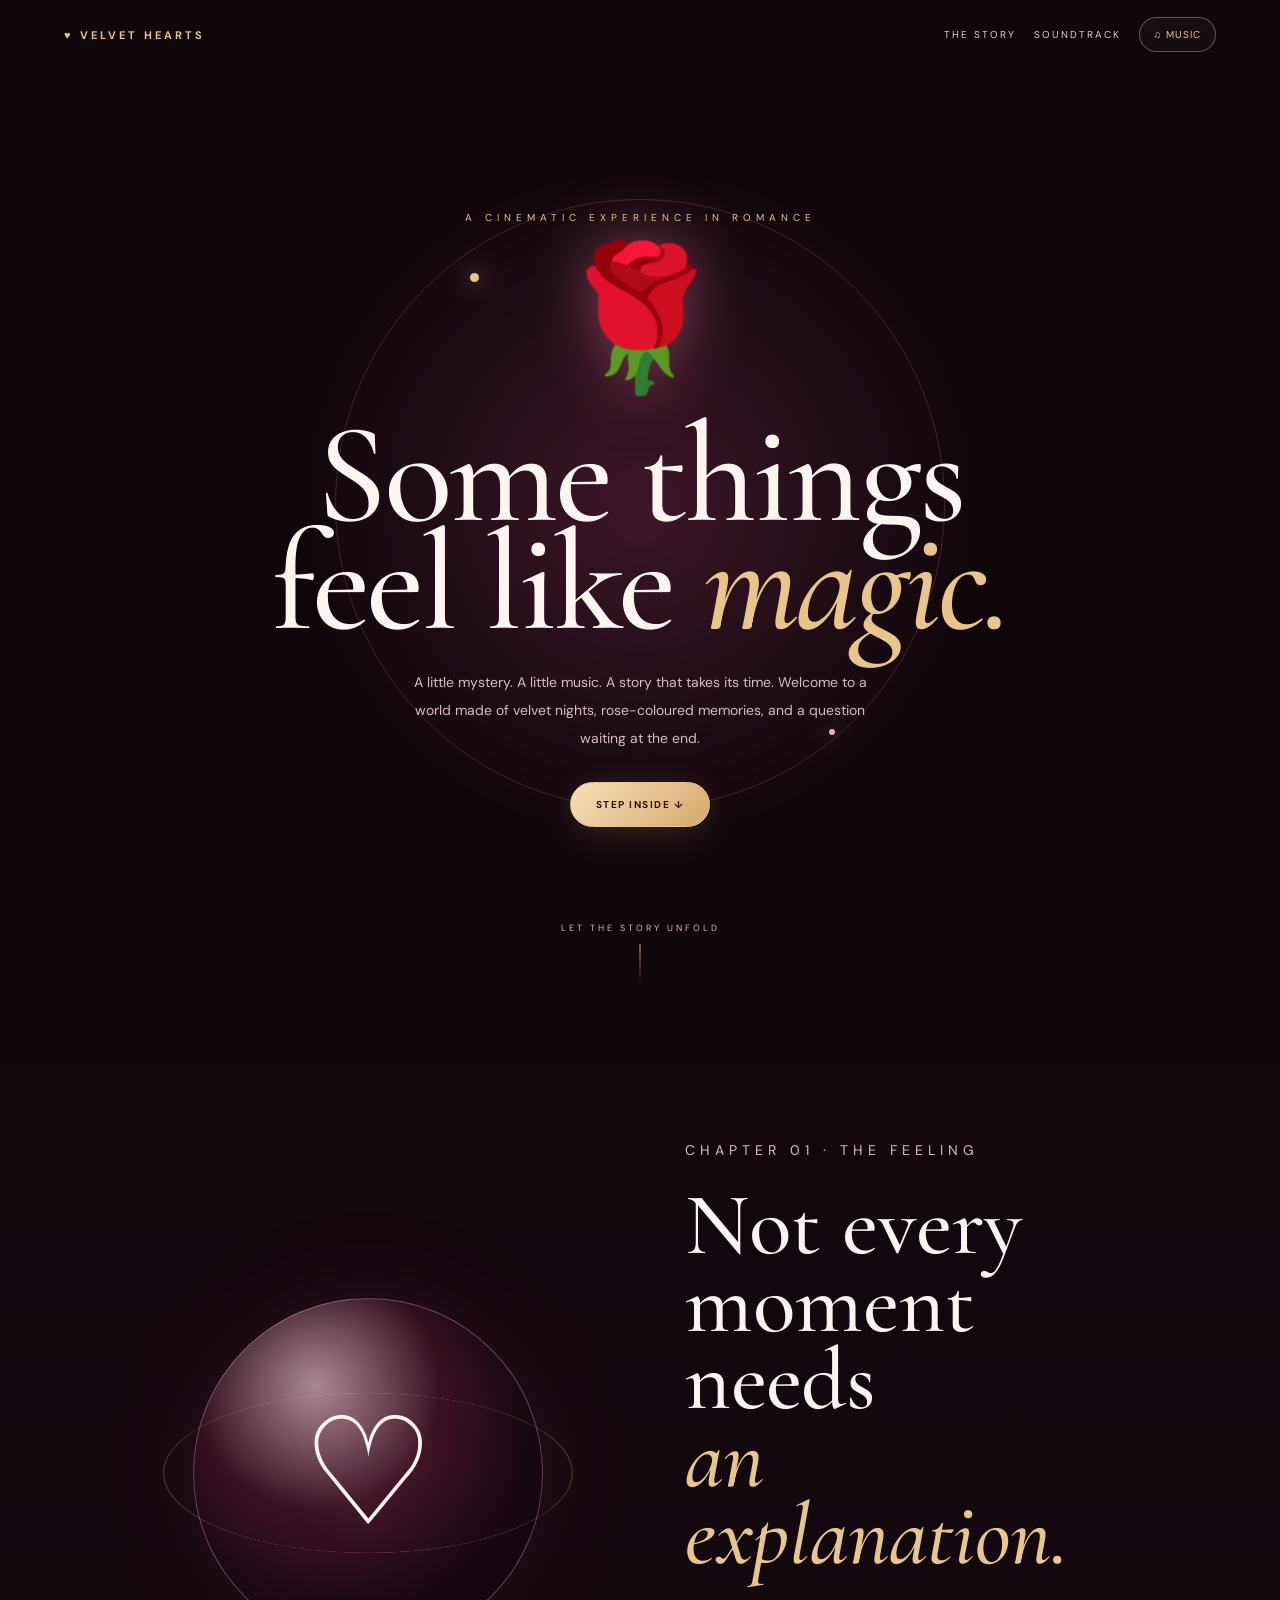
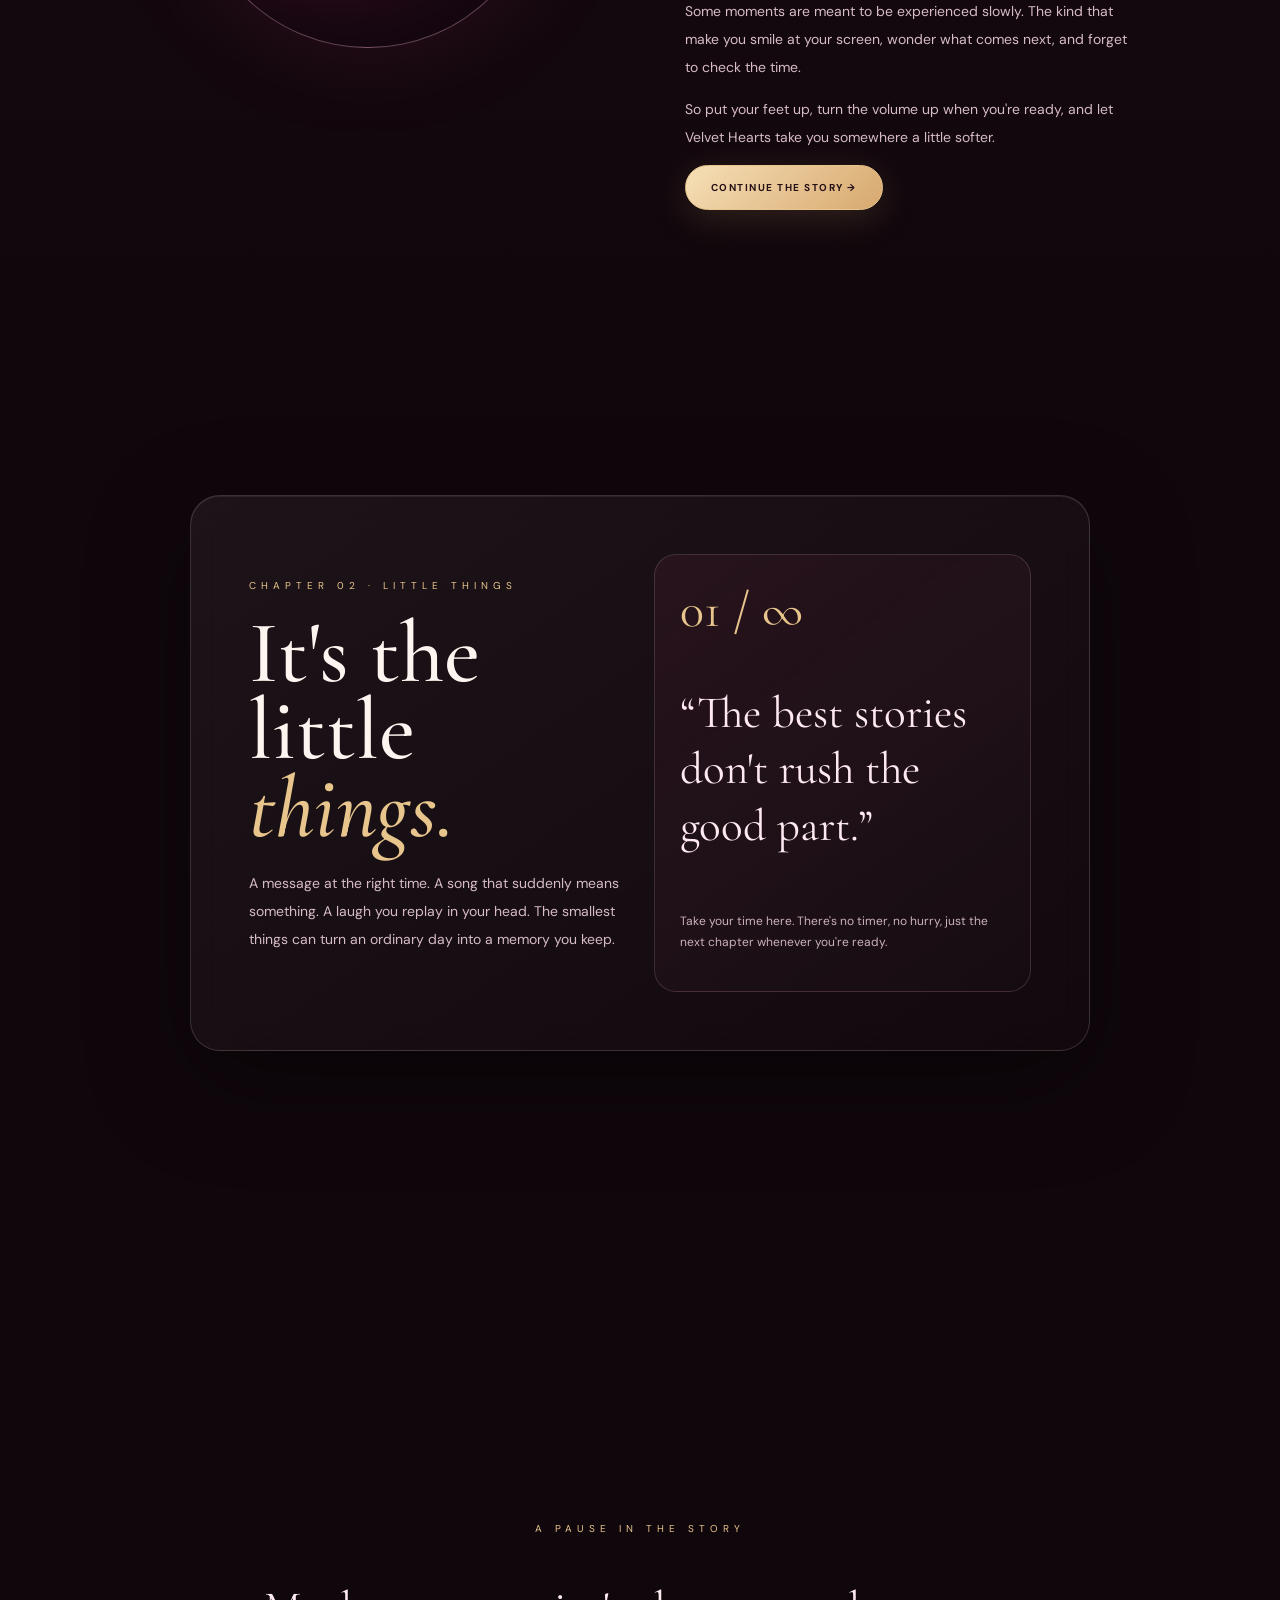
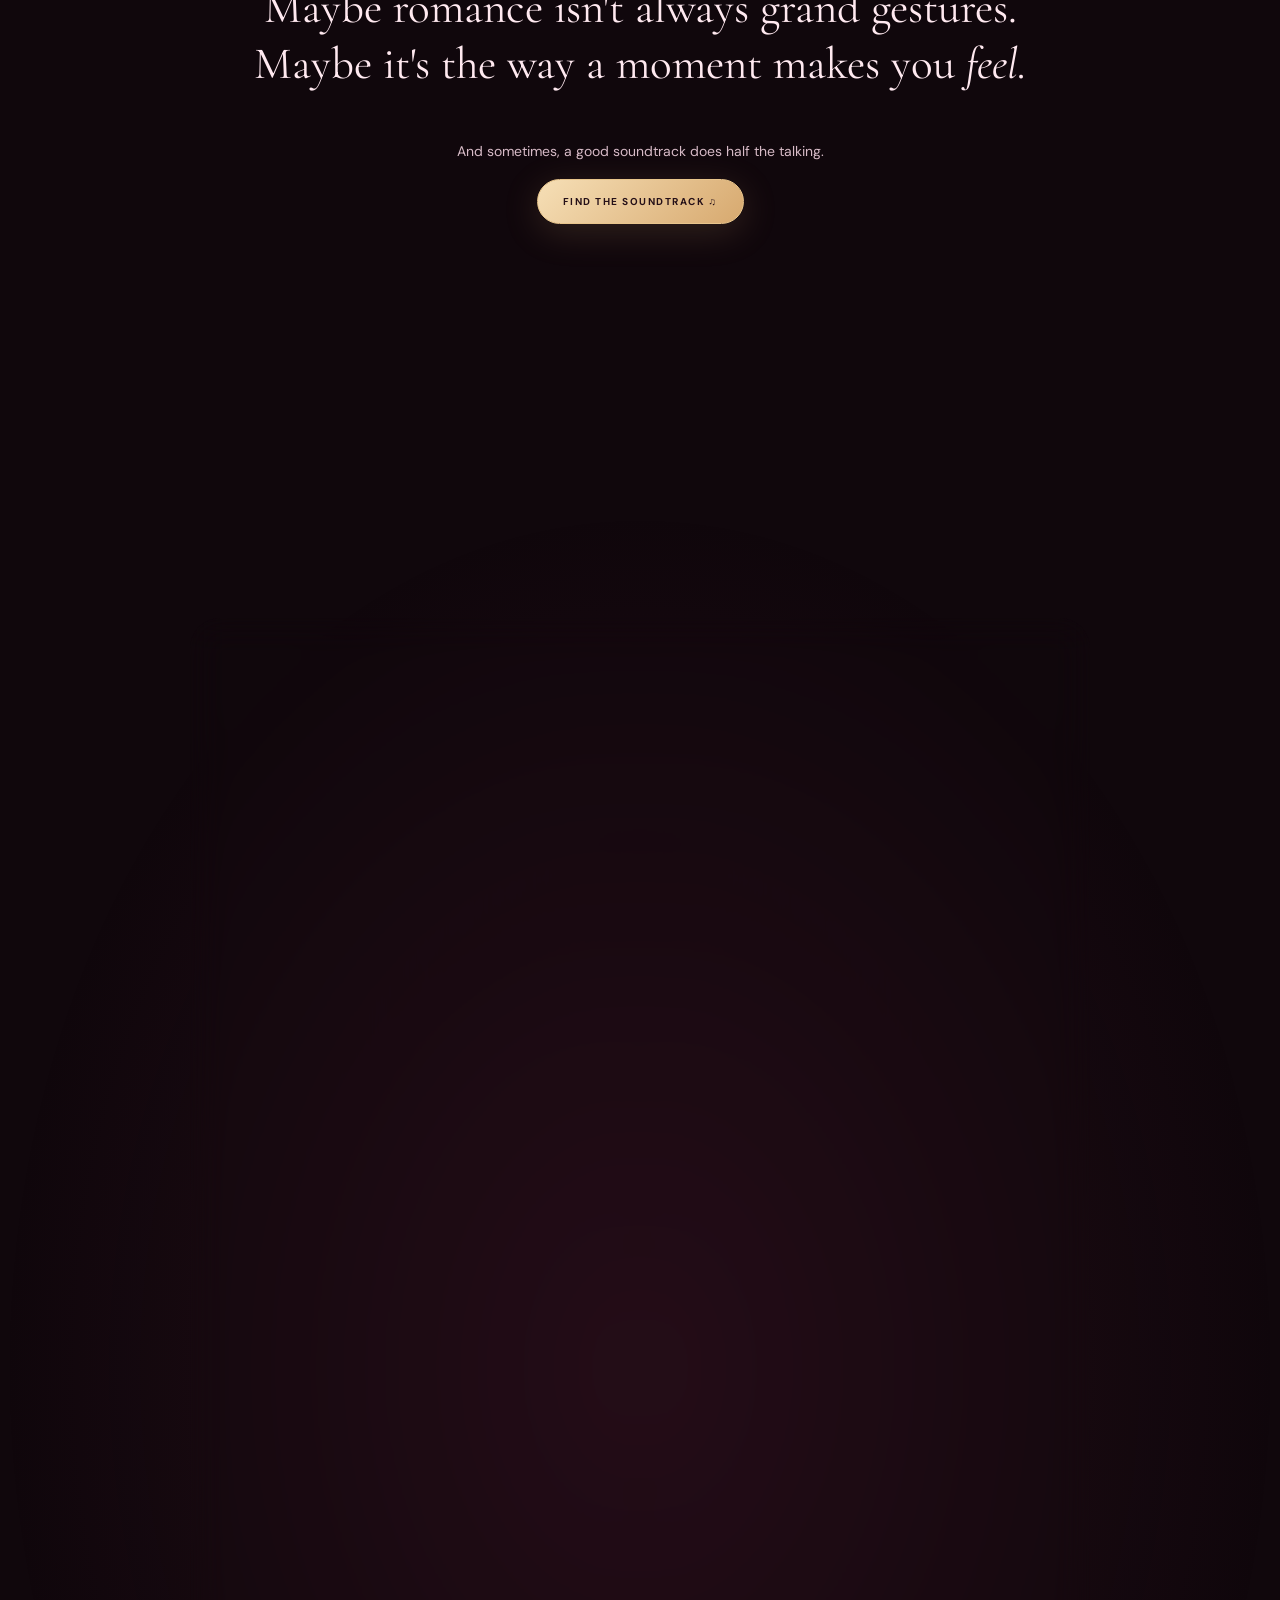
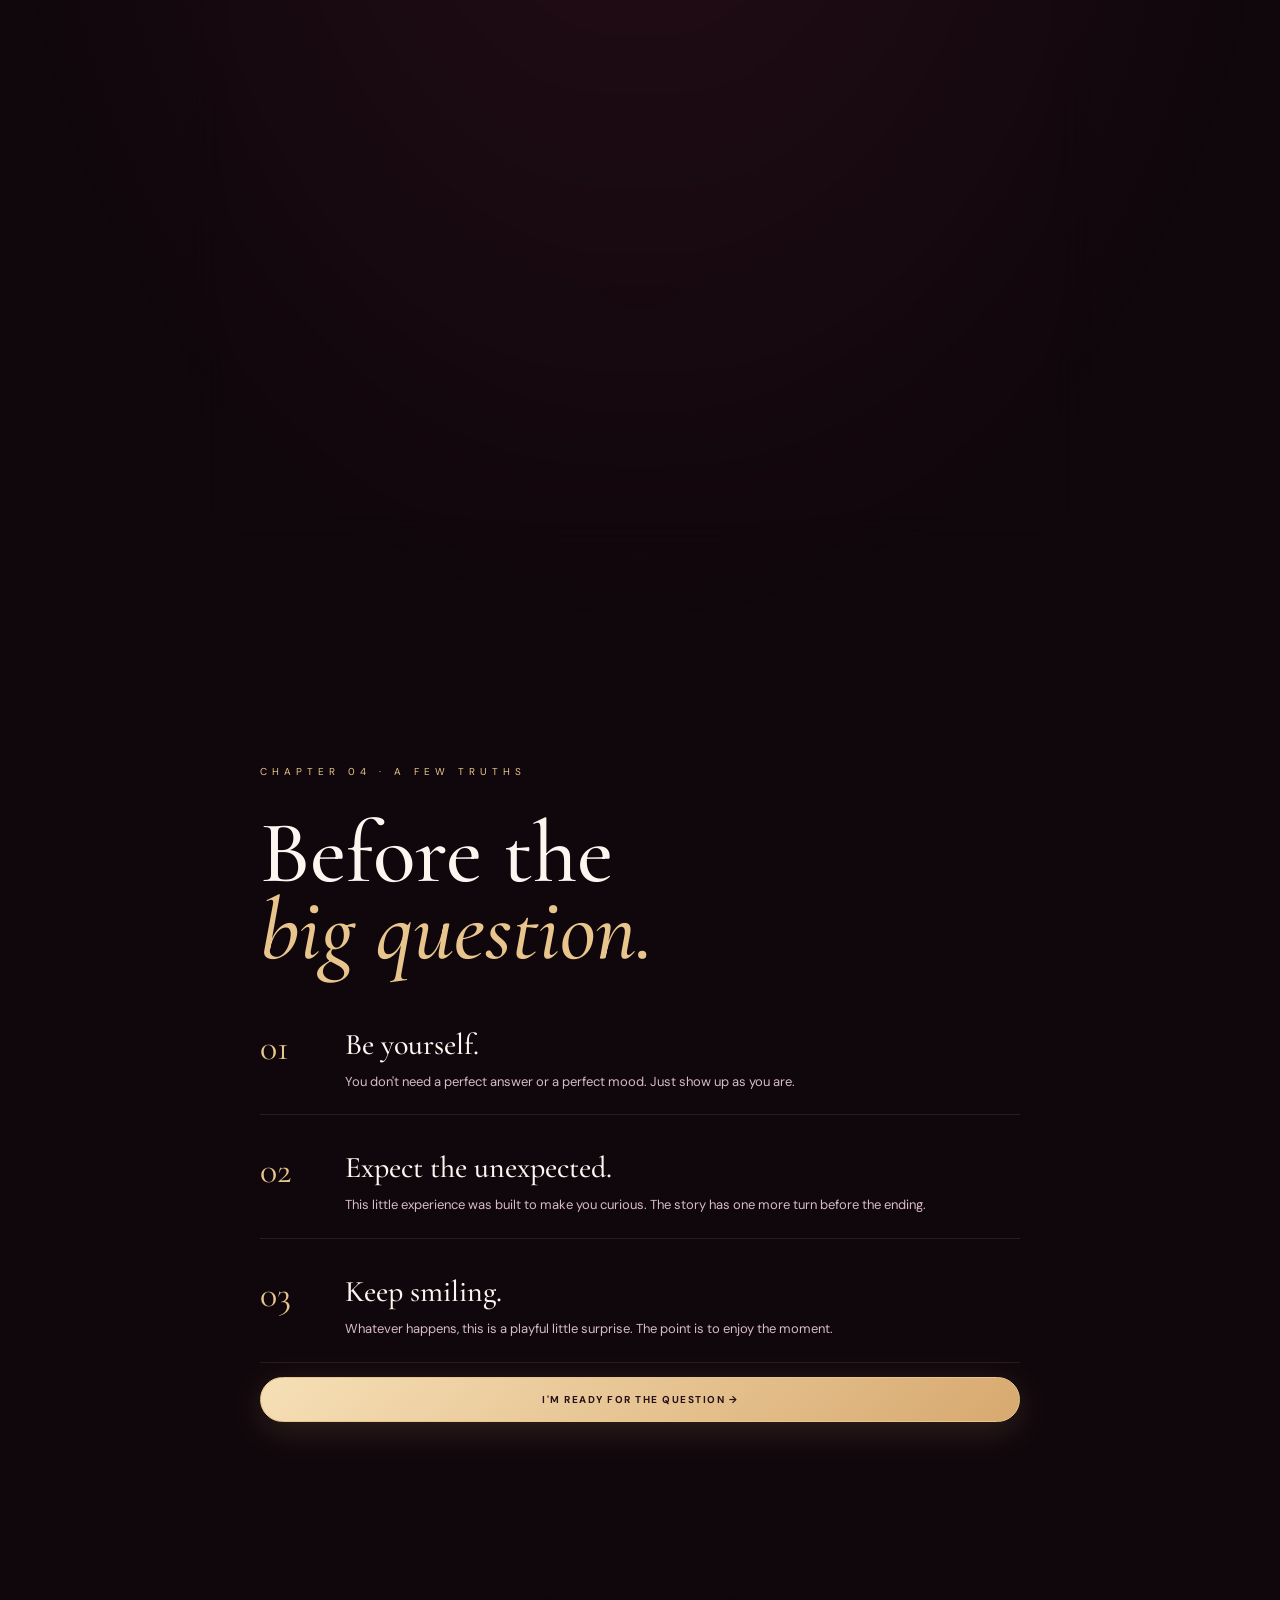
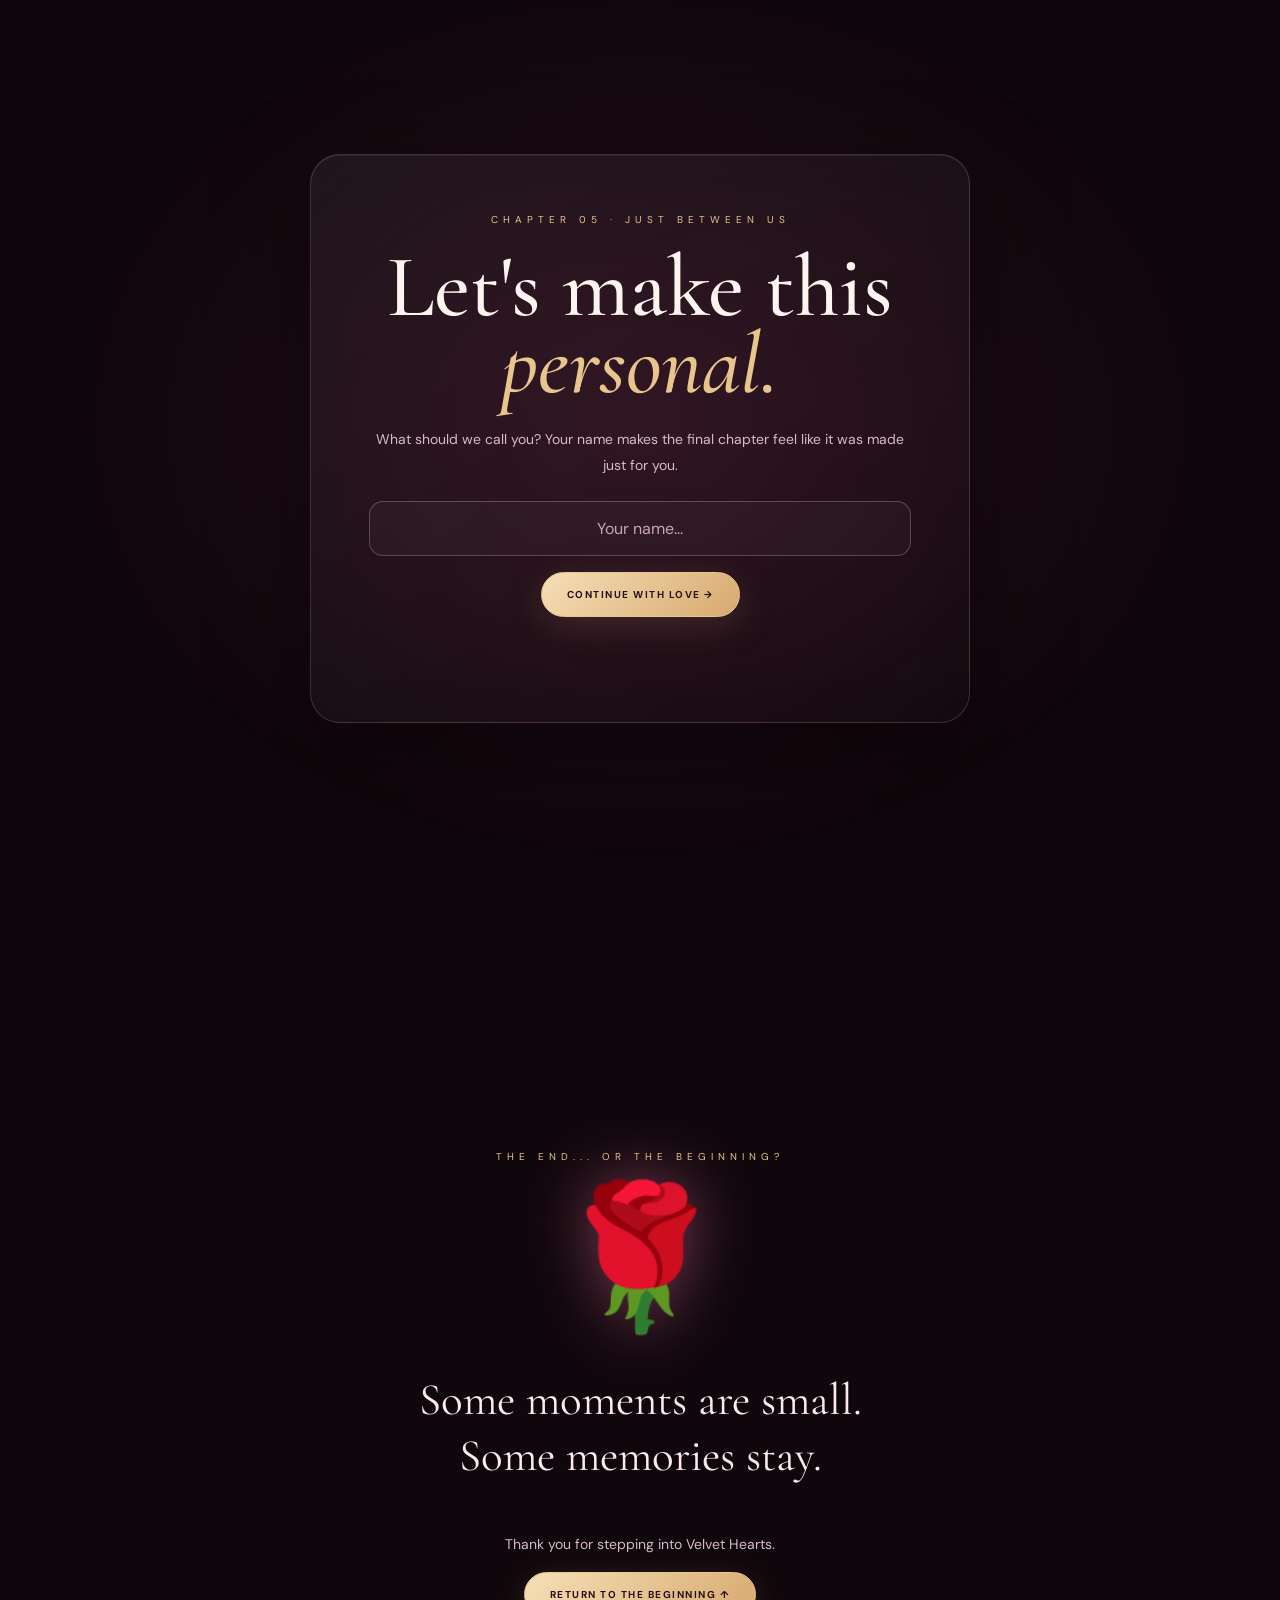
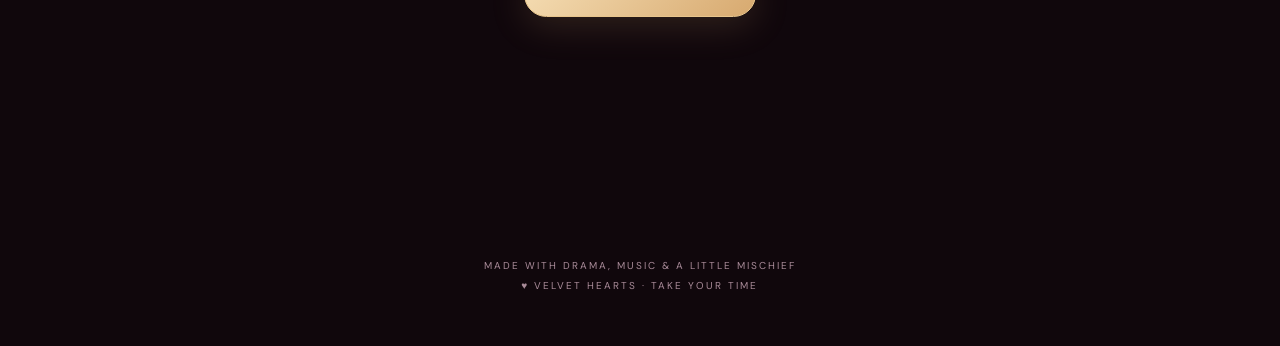
==== commit e2aec7c4: "Save Velvet Hearts music update" ====
--- a/index.html
+++ b/index.html
@@ -144,21 +144,38 @@
 <section class="scene music-section" id="soundtrack">
   <div class="panel wide" data-reveal>
     <p class="kicker">Chapter 03 · Press play</p>
-    <h2>Set the mood.<br><span>Let it play.</span></h2>
-    <p class="body-copy">A little Naija love soundtrack for the atmosphere — familiar Afrobeats, soft feelings, and late-night vibes. Tap play inside the player below; your browser won't start copyrighted music automatically without your permission.</p>
-    <iframe class="music-frame" title="Romantic Afrobeats playlist" loading="lazy" allow="autoplay; clipboard-write; encrypted-media; fullscreen; picture-in-picture" src="https://open.spotify.com/embed/playlist/5Rl1xntA0cSeNZJ5w29zb6?utm_source=generator&theme=0"></iframe>
-    <p class="music-note">If the embedded playlist doesn't load on your phone, open a song from these search links in YouTube or your music app:</p>
-    <div>
-      <a class="music-link" target="_blank" rel="noopener" href="https://www.youtube.com/results?search_query=Rema+Calm+Down+official">Rema — Calm Down</a>
-      <a class="music-link" target="_blank" rel="noopener" href="https://www.youtube.com/results?search_query=CKay+Love+Nwantiti+official">CKay — Love Nwantiti</a>
-      <a class="music-link" target="_blank" rel="noopener" href="https://www.youtube.com/results?search_query=Wizkid+Essence+Tems+official">Wizkid ft. Tems — Essence</a>
-      <a class="music-link" target="_blank" rel="noopener" href="https://www.youtube.com/results?search_query=Tems+Me+and+U+official">Tems — Me & U</a>
-      <a class="music-link" target="_blank" rel="noopener" href="https://www.youtube.com/results?search_query=Omah+Lay+Soso+official">Omah Lay — Soso</a>
-      <a class="music-link" target="_blank" rel="noopener" href="https://www.youtube.com/results?search_query=Fireboy+DML+Peru+official">Fireboy DML — Peru</a>
-      <a class="music-link" target="_blank" rel="noopener" href="https://www.youtube.com/results?search_query=Ayra+Starr+Last+Heartbreak+Song">Ayra Starr — Last Heartbreak Song</a>
-      <a class="music-link" target="_blank" rel="noopener" href="https://www.youtube.com/results?search_query=Joeboy+Baby+official">Joeboy — Baby</a>
-    </div>
-    <p class="music-note">Music is streamed by the music provider, not stored in this website. Song availability and playback may depend on the service, region, and account.</p>
+    <h2>Two songs.<br><span>One feeling.</span></h2>
+    <p class="body-copy">Put on your headphones, get comfortable, and choose the song that says what words sometimes cannot.</p>
+
+    <div class="song-card">
+      <p class="kicker">01 · The love song</p>
+      <h3>Ordinary — Alex Warren</h3>
+      <p class="music-note">For the person who makes an ordinary moment feel extraordinary.</p>
+      <iframe class="music-frame"
+        title="Ordinary by Alex Warren — music video"
+        src="https://www.youtube-nocookie.com/embed/u2ah9tWTkmk"
+        loading="lazy"
+        allow="accelerometer; autoplay; clipboard-write; encrypted-media; gyroscope; picture-in-picture; web-share"
+        referrerpolicy="strict-origin-when-cross-origin"
+        allowfullscreen></iframe>
+      <p class="music-note"><a class="music-link" href="https://www.youtube.com/results?search_query=Alex+Warren+Ordinary+official+music+video" target="_blank" rel="noopener">Open the song on YouTube ↗</a></p>
+    </div>
+
+    <div class="song-card">
+      <p class="kicker">02 · The Naija vibe</p>
+      <h3>Ku Lo Sa — Oxlade</h3>
+      <p class="music-note">A little Afrobeats sweetness for the moment.</p>
+      <iframe class="music-frame"
+        title="Ku Lo Sa by Oxlade — music video"
+        src="https://www.youtube-nocookie.com/embed/R4qud199tQk"
+        loading="lazy"
+        allow="accelerometer; autoplay; clipboard-write; encrypted-media; gyroscope; picture-in-picture; web-share"
+        referrerpolicy="strict-origin-when-cross-origin"
+        allowfullscreen></iframe>
+      <p class="music-note"><a class="music-link" href="https://www.youtube.com/results?search_query=Oxlade+Ku+Lo+Sa+official+music+video" target="_blank" rel="noopener">Open the song on YouTube ↗</a></p>
+    </div>
+
+    <p class="music-note">Tap play on either video to listen to the full song where available. Playback depends on YouTube availability and regional restrictions.</p>
   </div>
 </section>
 
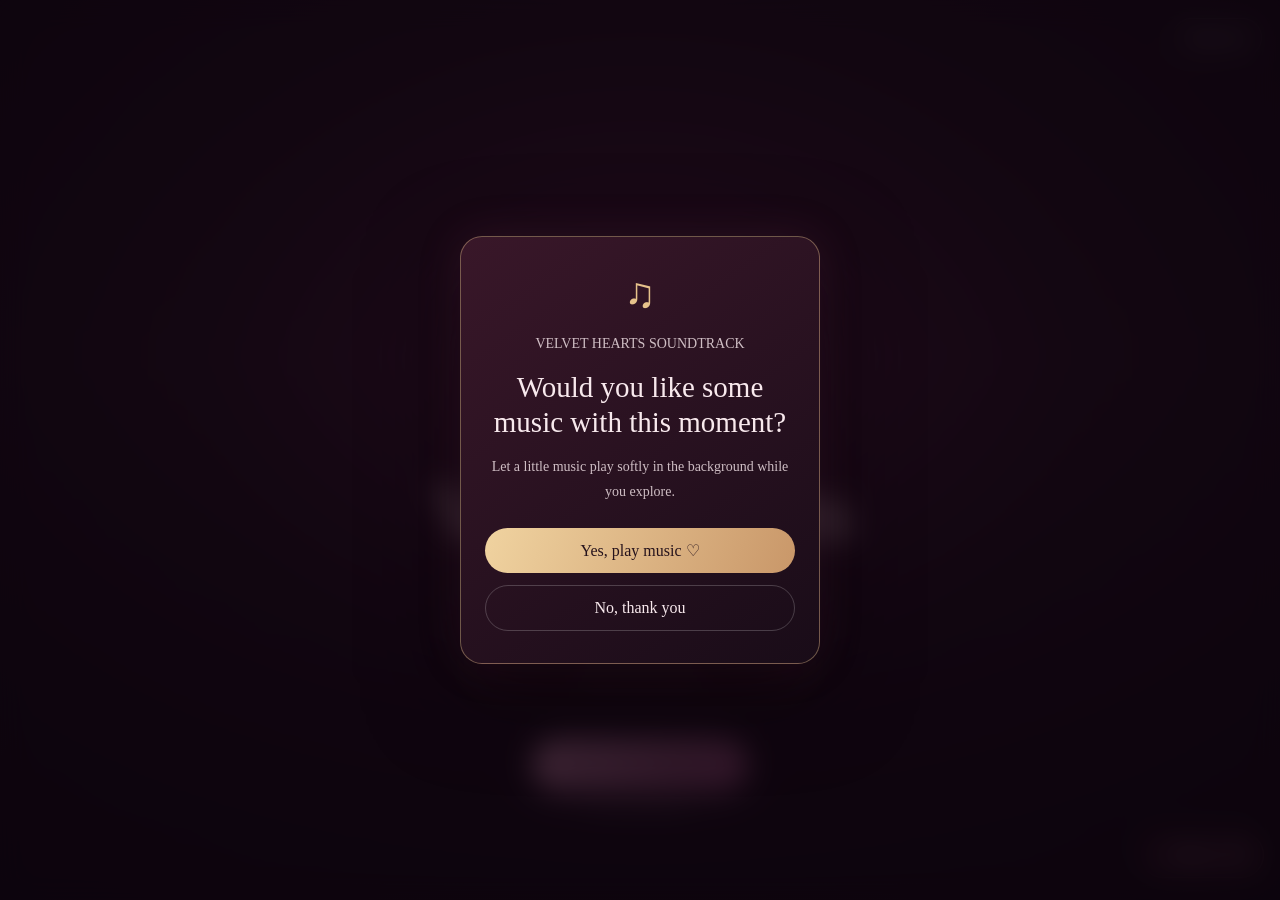
==== commit 8acfe81a: "Update Velvet Hearts website and connect visitor responses" ====
--- a/index.html
+++ b/index.html
@@ -1,241 +1,51 @@
 <!doctype html>
 <html lang="en">
 <head>
-<meta charset="utf-8">
+<meta charset="UTF-8">
 <meta name="viewport" content="width=device-width, initial-scale=1">
-<meta name="theme-color" content="#10070c">
-<title>Velvet Hearts — An Experience Made of Love</title>
-<meta name="description" content="Step into Velvet Hearts: a cinematic romantic experience filled with music, memories, and a little mystery.">
-<meta property="og:title" content="Velvet Hearts — An Experience Made of Love">
-<meta property="og:description" content="A cinematic romantic experience, made to be felt.">
-<link rel="preconnect" href="https://fonts.googleapis.com">
-<link rel="preconnect" href="https://fonts.gstatic.com" crossorigin>
-<link href="https://fonts.googleapis.com/css2?family=Cormorant+Garamond:wght@400;500;600;700&family=DM+Sans:wght@400;500;600;700&display=swap" rel="stylesheet">
+<meta name="theme-color" content="#180510">
+<title>Velvet Hearts — Opening</title>
+<link rel="stylesheet" href="css/3d-opening.css">
 <style>
-:root{--night:#10070c;--wine:#260b1a;--wine2:#54162f;--rose:#f3a6c0;--pink:#ffdae5;--gold:#e8c58c;--cream:#fff5f0;--muted:#d7bbc7;--line:#f3c8d82d}
 *{box-sizing:border-box}
-html{scroll-behavior:smooth;background:var(--night);scroll-padding-top:80px}
-body{margin:0;background:var(--night);color:var(--cream);font-family:"DM Sans",sans-serif;overflow-x:hidden}
-body:before{content:"";position:fixed;inset:0;z-index:-3;background:radial-gradient(ellipse at 50% 0%,#64203c 0%,transparent 43%),radial-gradient(ellipse at 0% 70%,#29101f 0%,transparent 42%),linear-gradient(145deg,#10070c,#1b0b16 50%,#080509)}
-button,input,textarea{font:inherit}button{cursor:pointer}a{color:inherit}
-#petals,#stars{position:fixed;inset:0;pointer-events:none;overflow:hidden}
-#petals{z-index:8}#stars{z-index:-1}
-.petal{position:absolute;top:-8vh;color:var(--rose);opacity:0;text-shadow:0 0 18px #f0a0b866;animation:fall linear forwards}
-@keyframes fall{0%{transform:translate3d(0,-5vh,0) rotate(0);opacity:0}12%{opacity:.7}88%{opacity:.45}100%{transform:translate3d(var(--drift),112vh,0) rotate(500deg);opacity:0}}
-.star{position:absolute;width:2px;height:2px;border-radius:50%;background:#ffe4bd;box-shadow:0 0 9px #ffe4bd;animation:twinkle var(--duration) ease-in-out infinite alternate}
-@keyframes twinkle{from{opacity:.12;transform:scale(.6)}to{opacity:.9;transform:scale(1.6)}}
-.progress{position:fixed;z-index:40;top:0;left:0;height:2px;width:0;background:linear-gradient(90deg,var(--rose),var(--gold))}
-.nav{position:fixed;z-index:30;top:0;left:0;width:100%;display:flex;justify-content:space-between;align-items:center;padding:17px clamp(18px,5vw,64px);background:linear-gradient(#10070ce8,transparent);backdrop-filter:blur(5px)}
-.brand{font-size:11px;letter-spacing:3px;text-transform:uppercase;color:var(--gold);font-weight:700}
-.nav-right{display:flex;align-items:center;gap:18px}.nav-link{font-size:10px;letter-spacing:2px;text-transform:uppercase;text-decoration:none;color:#e9cbd7}
-.music-toggle{border:1px solid #e8c58c66;border-radius:999px;padding:10px 14px;color:var(--gold);background:#ffffff08;font-size:10px;letter-spacing:1px}
-.scene{position:relative;min-height:100svh;display:grid;place-items:center;padding:110px 22px 80px;isolation:isolate}
-.hero{min-height:112svh;text-align:center;overflow:hidden}
-.hero-glow{position:absolute;width:min(80vw,720px);aspect-ratio:1;border-radius:50%;background:radial-gradient(circle,#bd427544,transparent 67%);filter:blur(10px);animation:glow 8s ease-in-out infinite alternate;z-index:-1}
-@keyframes glow{from{transform:scale(.82) translateY(20px)}to{transform:scale(1.12) translateY(-24px)}}
-.orbit{position:absolute;width:min(84vw,610px);aspect-ratio:1;border:1px solid #f0a0b82e;border-radius:50%;animation:orbit 32s linear infinite;z-index:-1}
-.orbit:before,.orbit:after{content:"";position:absolute;width:9px;height:9px;border-radius:50%;background:var(--gold);box-shadow:0 0 25px var(--gold)}
-.orbit:before{top:12%;left:22%}.orbit:after{bottom:12%;right:18%;width:6px;height:6px;background:var(--rose)}
-@keyframes orbit{to{transform:rotate(360deg)}}
-.hero-content{max-width:760px}
-.kicker{font-size:10px;letter-spacing:5px;text-transform:uppercase;color:var(--gold);margin:0 0 23px}
-h1,h2,h3,.serif{font-family:"Cormorant Garamond",Georgia,serif;font-weight:500}
-.hero h1{font-size:clamp(64px,13vw,142px);line-height:.76;letter-spacing:-3px;margin:0}
-.hero h1 span{color:var(--gold);font-style:italic}
-.rose-emblem{font-size:clamp(76px,15vw,140px);line-height:1;filter:drop-shadow(0 0 32px #f078a077);animation:float 5s ease-in-out infinite;display:block;margin:24px 0 34px}
-@keyframes float{0%,100%{transform:translateY(0) rotate(-4deg) scale(1)}50%{transform:translateY(-17px) rotate(5deg) scale(1.04)}}
-.hero-copy{max-width:480px;color:var(--muted);line-height:2;font-size:14px;margin:30px auto}
-.btn{border:1px solid var(--gold);border-radius:999px;padding:15px 25px;background:linear-gradient(135deg,#f6dfb6,#d7a96f);color:#251018;text-transform:uppercase;font-size:10px;font-weight:700;letter-spacing:1.5px;box-shadow:0 8px 36px #d9a76c2c;transition:transform .25s,box-shadow .25s}
-.btn:hover{transform:translateY(-3px);box-shadow:0 12px 42px #d9a76c55}
-.scroll-cue{position:absolute;bottom:26px;left:50%;transform:translateX(-50%);font-size:9px;letter-spacing:3px;text-transform:uppercase;color:#d8b8c7;display:grid;gap:10px;justify-items:center}
-.scroll-cue i{display:block;width:1px;height:38px;background:linear-gradient(var(--gold),transparent);animation:cue 1.5s infinite}
-@keyframes cue{50%{transform:scaleY(.5);transform-origin:top}}
-.story{background:linear-gradient(180deg,transparent,#1709129c,transparent)}
-.story-inner{width:min(100%,1000px);display:grid;grid-template-columns:1fr 1fr;gap:clamp(30px,7vw,90px);align-items:center}
-.story-art{position:relative;min-height:430px;display:grid;place-items:center}
-.glass-orb{width:min(70vw,350px);aspect-ratio:1;border-radius:50%;display:grid;place-items:center;background:radial-gradient(circle at 35% 25%,#f6c8d7aa,#a72d5b44 36%,#210a17 70%);border:1px solid #f3c3d64d;box-shadow:inset -20px -25px 70px #09040999,0 0 100px #d8497a20;animation:float 6s ease-in-out infinite}
-.glass-orb span{font-size:clamp(90px,15vw,150px);filter:drop-shadow(0 0 24px #ffb0c877)}
-.ring{position:absolute;width:min(80vw,410px);aspect-ratio:1;border:1px solid #e8c58c4d;border-radius:50%;transform:rotateX(67deg) rotate(-18deg);animation:ring 12s linear infinite}
-@keyframes ring{to{transform:rotateX(67deg) rotate(342deg)}}
-.copy h2,.scene h2{font-size:clamp(48px,8vw,88px);line-height:.88;margin:0 0 22px}
-.copy h2 span,.scene h2 span{color:var(--gold);font-style:italic}
-.copy p,.body-copy{font-size:14px;line-height:2;color:var(--muted);max-width:480px}
-.eyebrow{color:var(--rose);font-size:11px;letter-spacing:3px;text-transform:uppercase}
-.center{text-align:center}.center .body-copy{margin-left:auto;margin-right:auto}
-.panel{width:min(100%,660px);padding:clamp(27px,6vw,58px);border:1px solid var(--line);border-radius:30px;background:linear-gradient(145deg,#ffffff0e,#ffffff03);box-shadow:0 30px 100px #0007,inset 0 1px #ffffff12;backdrop-filter:blur(18px)}
-.panel.wide{width:min(100%,900px)}
-.split-panel{display:grid;grid-template-columns:1fr 1fr;gap:28px;align-items:center}
-.memory-card{border:1px solid #f0c5d32b;border-radius:22px;padding:25px;background:linear-gradient(145deg,#6b24402e,#ffffff03);min-height:220px;display:flex;flex-direction:column;justify-content:center}
-.memory-card .big{font-family:"Cormorant Garamond",serif;font-size:50px;color:var(--gold)}
-.quote{font-family:"Cormorant Garamond",Georgia,serif;font-size:clamp(29px,5vw,45px);line-height:1.25;color:#ffe9f0}
-.music-section{background:radial-gradient(ellipse at 50% 50%,#44172a66,transparent 70%)}
-.music-frame{width:100%;height:380px;border:0;border-radius:18px;background:#130a10}
-.music-note{font-size:12px;line-height:1.8;color:#cdb1be}
-.music-link{display:inline-block;color:var(--gold);margin:7px 8px 0 0;font-size:12px;text-decoration:underline;text-underline-offset:4px}
-.chapter-number{font-family:"Cormorant Garamond",serif;font-size:clamp(80px,15vw,150px);line-height:1;color:#f0a0b81b}
-.timeline{width:min(100%,760px);display:grid;gap:14px}
-.timeline-item{display:grid;grid-template-columns:65px 1fr;gap:20px;align-items:start;border-bottom:1px solid #f0c5d31b;padding:20px 0}
-.timeline-item:last-child{border-bottom:0}
-.timeline-item .num{font-family:"Cormorant Garamond",serif;font-size:36px;color:var(--gold)}
-.timeline-item h3{font-size:30px;margin:0 0 7px}.timeline-item p{font-size:13px;line-height:1.9;color:var(--muted);margin:0}
-.question{min-height:110svh;text-align:center;background:radial-gradient(ellipse at center,#43152b88,transparent 62%)}
-.field{width:100%;border:1px solid #f0c5d344;background:#ffffff08;color:white;border-radius:14px;padding:16px;margin:8px 0 16px;outline:none;text-align:center}
-.field:focus{border-color:var(--rose)}.field::placeholder{color:#c6a7b4}
-.answer-row{display:flex;gap:12px;justify-content:center;flex-wrap:wrap;margin-top:24px}
-.secondary{border:1px solid #f0c5d344;color:var(--cream);background:#ffffff08;border-radius:999px;padding:14px 25px}
-.message{color:var(--muted);line-height:1.9;font-size:14px}
-.notice{font-size:12px;line-height:1.6;color:#e7c9d5;margin-top:15px;min-height:20px}
-#questionArea[hidden],#formArea[hidden]{display:none}
-#result{display:none}#result.visible{display:block;animation:reveal .8s ease both}
-@keyframes reveal{from{opacity:0;transform:translateY(28px) scale(.97);filter:blur(5px)}to{opacity:1;transform:none;filter:blur(0)}}
-.reveal-heart{font-size:64px;animation:heartbeat 1.7s infinite;display:block;margin:18px}
-@keyframes heartbeat{0%,100%{transform:scale(1)}12%{transform:scale(1.09)}24%{transform:scale(1)}36%{transform:scale(1.05)}}
-[data-reveal]{opacity:0;transform:translateY(38px);transition:opacity .9s ease,transform .9s cubic-bezier(.2,.7,.2,1)}
-[data-reveal].shown{opacity:1;transform:none}
-.footer{padding:38px 20px 50px;text-align:center;color:#a98b99;font-size:10px;letter-spacing:2px;line-height:2}
-@media(max-width:700px){.story-inner{grid-template-columns:1fr;gap:0}.story-art{min-height:290px;order:2}.story-copy{order:1}.scene{padding-left:18px;padding-right:18px}.hero{min-height:105svh}.nav{padding:14px 16px}.nav-link{display:none}.brand{letter-spacing:2px}.panel{border-radius:24px}.split-panel{grid-template-columns:1fr}.music-frame{height:330px}.timeline-item{grid-template-columns:45px 1fr;gap:12px}}
-@media(prefers-reduced-motion:reduce){*,*::before,*::after{animation-duration:.01ms!important;animation-iteration-count:1!important;scroll-behavior:auto!important;transition-duration:.01ms!important}}
+html,body{margin:0;width:100%;height:100%;overflow:hidden;background:#180510}
+#vh-3d-opening{position:fixed;inset:0;width:100%;height:100%;overflow:hidden;display:grid;place-items:center}
+.vh3d-video{position:absolute;inset:0;width:100%;height:100%;object-fit:cover}
+.vh3d-glow{position:absolute;inset:0;background:linear-gradient(0deg,rgba(20,0,12,.85),rgba(20,0,12,.12) 70%)}
+.vh3d-copy{position:relative;z-index:2;text-align:center;padding:24px;width:100%;color:white}
+.vh3d-copy h1{font-size:clamp(2.8rem,12vw,5.5rem);margin:16px 0;color:#ffe1ec;text-shadow:0 0 25px #ff438b}
+.vh3d-eyebrow{letter-spacing:4px;text-transform:uppercase;font-size:12px}
+.vh3d-subtitle{margin:0 auto 28px;max-width:340px}
+.vh3d-enter,.vh3d-exit{position:relative;z-index:3;border:1px solid #f5b6cc;border-radius:40px;padding:14px 24px;font-size:15px;cursor:pointer;text-decoration:none;display:inline-block}
+.vh3d-enter{background:#a51f59;color:white}
+.vh3d-exit{position:absolute;top:20px;right:16px;background:#200c1bbd;color:white}
+.vh3d-hint{font-size:12px;margin-top:18px;color:#f4d9e4}
 </style>
+  <link rel="stylesheet" href="css/animations.css">
 </head>
 <body>
-<div class="progress" id="progress"></div><div id="stars" aria-hidden="true"></div><div id="petals" aria-hidden="true"></div>
-<nav class="nav">
-  <div class="brand">♥ Velvet Hearts</div>
-  <div class="nav-right"><a class="nav-link" href="#chapters">The story</a><a class="nav-link" href="#soundtrack">Soundtrack</a><button class="music-toggle" id="musicJump">♫ MUSIC</button></div>
-</nav>
-
-<section class="scene hero" id="top">
-  <div class="hero-glow"></div><div class="orbit"></div>
-  <div data-reveal class="hero-content">
-    <p class="kicker">A cinematic experience in romance</p>
-    <span class="rose-emblem" aria-hidden="true">🌹</span>
-    <h1>Some things<br>feel like <span>magic.</span></h1>
-    <p class="hero-copy">A little mystery. A little music. A story that takes its time. Welcome to a world made of velvet nights, rose-coloured memories, and a question waiting at the end.</p>
-    <button class="btn" id="beginBtn">Step inside ↓</button>
-  </div>
-  <div class="scroll-cue">Let the story unfold<i></i></div>
+<section id="vh-3d-opening" aria-label="Velvet Hearts opening">
+<video class="vh3d-video" autoplay muted loop playsinline>
+<source src="videos/anime-opening.mp4" type="video/mp4">
+</video>
+<div class="vh3d-glow"></div>
+<a class="vh3d-exit" href="home.html">Skip intro</a>
+<div class="vh3d-copy">
+<div class="vh3d-eyebrow">A little world made of love</div>
+<h1>Velvet Hearts</h1>
+<div class="vh3d-subtitle">Some stories are better when you step inside.</div>
+<div style="max-width:340px;margin:0 auto 20px">
+<label for="vh-visitor-name" style="display:block;margin-bottom:9px;color:#ffe1ec">First, what should I call you?</label>
+<input id="vh-visitor-name" type="text" maxlength="40" autocomplete="given-name" placeholder="Enter your name" style="width:100%;padding:14px;border-radius:25px;border:1px solid #f5b6cc;background:#240b1b;color:white;font-size:16px;text-align:center">
+<p id="vh-name-error" role="alert" style="display:none;color:#ffd0df;font-size:13px">Please enter your name first.</p>
+</div>
+<button class="vh3d-enter" id="vh-start" type="button" style="font-family:inherit">Enter Velvet Hearts ♡</button>
+<div class="vh3d-hint">Your story begins here.</div>
+</div>
 </section>
 
-<section class="scene story" id="chapters">
-  <div class="story-inner">
-    <div class="story-art" data-reveal><div class="ring"></div><div class="glass-orb"><span>♡</span></div></div>
-    <div class="copy story-copy" data-reveal><p class="kicker">Chapter 01 · The feeling</p><h2>Not every<br>moment needs<br><span>an explanation.</span></h2><p>Some moments are meant to be experienced slowly. The kind that make you smile at your screen, wonder what comes next, and forget to check the time.</p><p>So put your feet up, turn the volume up when you're ready, and let Velvet Hearts take you somewhere a little softer.</p><button class="btn" data-scroll="#memory">Continue the story →</button></div>
-  </div>
-</section>
-
-<section class="scene" id="memory">
-  <div class="panel wide" data-reveal>
-    <div class="split-panel">
-      <div><p class="kicker">Chapter 02 · Little things</p><h2>It's the little<br><span>things.</span></h2><p class="body-copy">A message at the right time. A song that suddenly means something. A laugh you replay in your head. The smallest things can turn an ordinary day into a memory you keep.</p></div>
-      <div class="memory-card"><div class="big">01 / ∞</div><p class="quote">“The best stories don't rush the good part.”</p><p class="music-note">Take your time here. There's no timer, no hurry, just the next chapter whenever you're ready.</p></div>
-    </div>
-  </div>
-</section>
-
-<section class="scene center">
-  <div data-reveal>
-    <p class="kicker">A pause in the story</p>
-    <p class="quote">Maybe romance isn't always grand gestures.<br>Maybe it's the way a moment makes you <em>feel.</em></p>
-    <p class="body-copy">And sometimes, a good soundtrack does half the talking.</p>
-    <button class="btn" data-scroll="#soundtrack">Find the soundtrack ♫</button>
-  </div>
-</section>
-
-<section class="scene music-section" id="soundtrack">
-  <div class="panel wide" data-reveal>
-    <p class="kicker">Chapter 03 · Press play</p>
-    <h2>Two songs.<br><span>One feeling.</span></h2>
-    <p class="body-copy">Put on your headphones, get comfortable, and choose the song that says what words sometimes cannot.</p>
-
-    <div class="song-card">
-      <p class="kicker">01 · The love song</p>
-      <h3>Ordinary — Alex Warren</h3>
-      <p class="music-note">For the person who makes an ordinary moment feel extraordinary.</p>
-      <iframe class="music-frame"
-        title="Ordinary by Alex Warren — music video"
-        src="https://www.youtube-nocookie.com/embed/u2ah9tWTkmk"
-        loading="lazy"
-        allow="accelerometer; autoplay; clipboard-write; encrypted-media; gyroscope; picture-in-picture; web-share"
-        referrerpolicy="strict-origin-when-cross-origin"
-        allowfullscreen></iframe>
-      <p class="music-note"><a class="music-link" href="https://www.youtube.com/results?search_query=Alex+Warren+Ordinary+official+music+video" target="_blank" rel="noopener">Open the song on YouTube ↗</a></p>
-    </div>
-
-    <div class="song-card">
-      <p class="kicker">02 · The Naija vibe</p>
-      <h3>Ku Lo Sa — Oxlade</h3>
-      <p class="music-note">A little Afrobeats sweetness for the moment.</p>
-      <iframe class="music-frame"
-        title="Ku Lo Sa by Oxlade — music video"
-        src="https://www.youtube-nocookie.com/embed/R4qud199tQk"
-        loading="lazy"
-        allow="accelerometer; autoplay; clipboard-write; encrypted-media; gyroscope; picture-in-picture; web-share"
-        referrerpolicy="strict-origin-when-cross-origin"
-        allowfullscreen></iframe>
-      <p class="music-note"><a class="music-link" href="https://www.youtube.com/results?search_query=Oxlade+Ku+Lo+Sa+official+music+video" target="_blank" rel="noopener">Open the song on YouTube ↗</a></p>
-    </div>
-
-    <p class="music-note">Tap play on either video to listen to the full song where available. Playback depends on YouTube availability and regional restrictions.</p>
-  </div>
-</section>
-
-<section class="scene">
-  <div class="timeline" data-reveal>
-    <p class="kicker">Chapter 04 · A few truths</p>
-    <h2>Before the<br><span>big question.</span></h2>
-    <div class="timeline-item"><div class="num">01</div><div><h3>Be yourself.</h3><p>You don't need a perfect answer or a perfect mood. Just show up as you are.</p></div></div>
-    <div class="timeline-item"><div class="num">02</div><div><h3>Expect the unexpected.</h3><p>This little experience was built to make you curious. The story has one more turn before the ending.</p></div></div>
-    <div class="timeline-item"><div class="num">03</div><div><h3>Keep smiling.</h3><p>Whatever happens, this is a playful little surprise. The point is to enjoy the moment.</p></div></div>
-    <button class="btn" data-scroll="#ask">I'm ready for the question →</button>
-  </div>
-</section>
-
-<section class="scene question" id="ask">
-  <div class="panel" data-reveal>
-    <div id="formArea">
-      <p class="kicker">Chapter 05 · Just between us</p><h2>Let's make this<br><span>personal.</span></h2>
-      <p class="message">What should we call you? Your name makes the final chapter feel like it was made just for you.</p>
-      <form id="nameForm"><input class="field" id="nameInput" name="visitorName" type="text" maxlength="40" placeholder="Your name..." autocomplete="given-name" required><button class="btn" type="submit">Continue with love →</button></form>
-      <p class="notice" id="formNotice" aria-live="polite"></p>
-    </div>
-    <div id="questionArea" hidden>
-      <p class="kicker">A question just for you</p><h2 id="personalTitle">Alright...</h2><span class="reveal-heart">💗</span><h2 style="font-size:clamp(32px,6vw,48px)">Will you be my girlfriend?</h2>
-      <p class="message">Take a breath, trust your instincts, and choose honestly. There's a little plot twist either way.</p>
-      <div class="answer-row"><button class="btn answer" data-answer="YES">YES ♥</button><button class="secondary answer" data-answer="NO">No, sorry</button></div>
-      <p class="notice" id="answerNotice" aria-live="polite"></p>
-    </div>
-    <div id="result" aria-live="polite"><p class="kicker">The final chapter · The plot twist</p><span class="reveal-heart">💌</span><h2>Got you,<br><span id="resultName">darling</span>!</h2><p class="message" id="resultMessage"></p><p class="message">No hard feelings — this was a playful prank, not a real relationship proposal. ❤️</p><button class="btn" id="restartBtn">Experience it again ↻</button></div>
-  </div>
-</section>
-
-<section class="scene center">
-  <div data-reveal><p class="kicker">The end... or the beginning?</p><span class="rose-emblem">🌹</span><p class="quote">Some moments are small.<br>Some memories stay.</p><p class="body-copy">Thank you for stepping into Velvet Hearts.</p><button class="btn" data-scroll="#top">Return to the beginning ↑</button></div>
-</section>
-
-<footer class="footer">MADE WITH DRAMA, MUSIC & A LITTLE MISCHIEF<br>♥ VELVET HEARTS · TAKE YOUR TIME</footer>
-
-<!-- Response collection stays in demo mode until your own endpoint is connected. -->
-<iframe name="responseFrame" id="responseFrame" title="response submission" hidden></iframe>
-<form id="responseForm" method="POST" target="responseFrame" hidden><input name="visitorName" id="responseVisitor"><input name="answer" id="responseAnswer"><input name="page" value="Velvet Hearts"></form>
-<script>
-const RESPONSE_ENDPOINT = ""; // Add your own deployed Google Apps Script URL here.
-const $=id=>document.getElementById(id);
-let visitorName="",chosenAnswer="";
-const formArea=$("formArea"),questionArea=$("questionArea"),result=$("result");
-function scrollToId(id){$(id).scrollIntoView({behavior:"smooth",block:"center"})}
-document.querySelectorAll("[data-scroll]").forEach(b=>b.addEventListener("click",()=>scrollToId(b.dataset.scroll.slice(1))));
-$("beginBtn").addEventListener("click",()=>scrollToId("chapters"));
-$("musicJump").addEventListener("click",()=>scrollToId("soundtrack"));
-const revealObserver=new IntersectionObserver(entries=>entries.forEach(entry=>{if(entry.isIntersecting){entry.target.classList.add("shown");revealObserver.unobserve(entry.target)}}),{threshold:.12});
-document.querySelectorAll("[data-reveal]").forEach(el=>revealObserver.observe(el));
-window.addEventListener("scroll",()=>{let max=document.documentElement.scrollHeight-innerHeight;$("progress").style.width=(max>0?scrollY/max*100:0)+"%"},{passive:true});
-function makePetal(){const p=document.createElement("span");p.className="petal";p.textContent=["✦","✧","♡","❀"][Math.floor(Math.random()*4)];p.style.left=Math.random()*100+"%";p.style.fontSize=(12+Math.random()*18)+"px";p.style.setProperty("--drift",(Math.random()*180-90)+"px");p.style.animationDuration=(8+Math.random()*9)+"s";$("petals").appendChild(p);p.addEventListener("animationend",()=>p.remove())}
-for(let i=0;i<14;i++)setTimeout(makePetal,i*450);setInterval(makePetal,1100);
-for(let i=0;i<65;i++){const s=document.createElement("i");s.className="star";s.style.left=Math.random()*100+"%";s.style.top=Math.random()*100+"%";s.style.setProperty("--duration",(2+Math.random()*4)+"s");$("stars").appendChild(s)}
-$("nameForm").addEventListener("submit",e=>{e.preventDefault();visitorName=$("nameInput").value.trim().slice(0,40);if(!visitorName){$("nameInput").focus();return}formArea.hidden=true;questionArea.hidden=false;$("personalTitle").textContent=`Alright, ${visitorName}...`;scrollToId("ask")});
-function sendResponse(name,answer){if(!RESPONSE_ENDPOINT){$("answerNotice").textContent="Demo mode: responses are not being sent yet. Connect the response endpoint before sharing the website.";return} $("responseVisitor").value=name;$("responseAnswer").value=answer;$("responseForm").action=RESPONSE_ENDPOINT;$("responseForm").submit();$("answerNotice").textContent="Thank you — your response has been submitted."}
-document.querySelectorAll(".answer").forEach(btn=>btn.addEventListener("click",()=>{chosenAnswer=btn.dataset.answer;sendResponse(visitorName,chosenAnswer);$("resultName").textContent=visitorName;$("resultMessage").textContent=chosenAnswer==="YES"?`Awww, ${visitorName}, you actually said YES! You didn't start planning the wedding already, did you? Plot twist: IT WAS A PRANK! 😂`:`Oh, ${visitorName}, you said NO! Either way, here's the confession: IT WAS A PRANK! You've survived Velvet Hearts. 😂`;questionArea.hidden=true;result.classList.add("visible");result.style.display="block";for(let i=0;i<24;i++)setTimeout(makePetal,i*100)}));
-$("restartBtn").addEventListener("click",()=>{visitorName="";chosenAnswer="";$("nameInput").value="";result.classList.remove("visible");result.style.display="none";questionArea.hidden=true;formArea.hidden=false;$("formNotice").textContent="";$("answerNotice").textContent="";scrollToId("ask")});
-</script>
+<script src="js/music-optin.js" defer></script>
+<script src="js/velvet-upgrade.js" defer></script>
+<script src="js/visitor-response-email.js" defer></script>
 </body>
-</html>+</html>
--- a/css/3d-opening.css
+++ b/css/3d-opening.css
@@ -0,0 +1,114 @@
+#vh-3d-opening {
+position: relative;
+width: 100%;
+height: 100svh;
+min-height: 520px;
+overflow: hidden;
+isolation: isolate;
+background:
+radial-gradient(ellipse at 50% 42%, #62264e 0%, #281326 48%, #08070f 100%);
+color: #fff5fa;
+font-family: inherit;
+touch-action: pan-y;
+}
+#vh-3d-opening canvas {
+position: absolute;
+inset: 0;
+width: 100%;
+height: 100%;
+display: block;
+z-index: -1;
+}
+#vh-3d-opening .vh3d-glow {
+position: absolute;
+inset: 0;
+pointer-events: none;
+background: linear-gradient(180deg, #08070f33, transparent 40%, #08070fcc);
+}
+#vh-3d-opening .vh3d-copy {
+position: absolute;
+z-index: 2;
+left: 50%;
+bottom: max(7%, 32px);
+width: min(92%, 620px);
+transform: translateX(-50%);
+text-align: center;
+pointer-events: none;
+}
+#vh-3d-opening .vh3d-eyebrow {
+letter-spacing: .32em;
+text-transform: uppercase;
+font-size: 11px;
+color: #f6c6dc;
+}
+#vh-3d-opening h1 {
+margin: 12px 0;
+font-size: clamp(42px, 10vw, 82px);
+line-height: .98;
+letter-spacing: -.055em;
+text-shadow: 0 4px 30px #ff8ec455;
+}
+#vh-3d-opening .vh3d-subtitle {
+color: #f1dce9;
+font-size: clamp(14px, 3.5vw, 18px);
+line-height: 1.6;
+}
+#vh-3d-opening .vh3d-enter {
+pointer-events: auto;
+margin-top: 22px;
+border: 1px solid #ffd4e6a6;
+border-radius: 999px;
+padding: 15px 28px;
+background: linear-gradient(135deg,#e9a1c4,#a34c82);
+color: #230e20;
+font-weight: 800;
+letter-spacing: .04em;
+box-shadow: 0 8px 32px #e978b844;
+cursor: pointer;
+}
+#vh-3d-opening .vh3d-hint {
+margin-top: 12px;
+font-size: 11px;
+color: #f2d2e4aa;
+}
+#vh-3d-opening .vh3d-exit {
+position: absolute;
+z-index: 3;
+top: max(18px, env(safe-area-inset-top));
+right: 18px;
+border: 1px solid #ffffff55;
+border-radius: 999px;
+padding: 10px 14px;
+color: white;
+background: #170c1b88;
+cursor: pointer;
+}
+#vh-3d-opening.vh3d-leaving {
+animation: vh3d-fade-out .8s ease forwards;
+}
+@keyframes vh3d-fade-out { to { opacity: 0; visibility: hidden; } }
+@media (prefers-reduced-motion: reduce) {
+#vh-3d-opening * { animation-duration: .01ms !important; }
+}
+
+# Full-screen anime opening video
+#
+#
+.vh3d-video{position:absolute;inset:0;width:100
+/* Full-screen anime opening video */
+.vh3d-video {
+  position: absolute;
+  inset: 0;
+  width: 100%;
+  height: 100%;
+  object-fit: cover;
+  z-index: 0;
+}
+#vh-3d-opening .vh3d-glow {
+  z-index: 1;
+  pointer-events: none;
+}
+#vh-3d-opening .vh3d-copy,
+#vh-3d-opening .vh3d-exit {
+  z-index: 2;
+}
--- a/css/animations.css
+++ b/css/animations.css
@@ -0,0 +1,450 @@
+@keyframes fade-up{from{opacity:0;transform:translateY(22px)}to{opacity:1;transform:translateY(0)}}@keyframes heart-beat{0%,100%{transform:scale(1)}50%{transform:scale(1.12)}}@keyframes star-pulse{0%,100%{opacity:.65}50%{opacity:1}}.reveal{opacity:0;transform:translateY(24px);transition:opacity .8s ease,transform .8s ease}.reveal.visible{opacity:1;transform:translateY(0)}.story-card:nth-child(2){transition-delay:.12s}.track-card:nth-child(2){transition-delay:.12s}.memory-tile{animation:fade-up .7s both}.memory-tile:nth-child(2){animation-delay:.1s}.memory-tile:nth-child(3){animation-delay:.2s}
+
+/* ===== BIG, VISIBLE CINEMATIC MOVEMENT ===== */
+
+.motion-atmosphere {
+  inset: -30%;
+  animation: velvet-atmosphere 12s ease-in-out infinite alternate !important;
+}
+
+.motion-orb {
+  width: var(--orb-size, 260px);
+  filter: blur(9px);
+  opacity: .9;
+  animation: velvet-orb-float var(--orb-speed, 12s)
+    ease-in-out infinite alternate !important;
+}
+
+@keyframes velvet-atmosphere {
+  0% {
+    transform: translate3d(-12%, -5%, 0) scale(.92) rotate(-5deg);
+  }
+  50% {
+    transform: translate3d(7%, 8%, 0) scale(1.08) rotate(3deg);
+  }
+  100% {
+    transform: translate3d(15%, -7%, 0) scale(1.16) rotate(7deg);
+  }
+}
+
+@keyframes velvet-orb-float {
+  0% {
+    transform: translate3d(-110px, 90px, 0) scale(.65);
+  }
+  50% {
+    transform: translate3d(100px, -100px, 0) scale(1.25);
+  }
+  100% {
+    transform: translate3d(-45px, 150px, 0) scale(.85);
+  }
+}
+
+.motion-particle {
+  box-shadow: 0 0 18px rgba(255, 105, 160, .85);
+}
+
+@keyframes velvet-rise {
+  0% {
+    transform: translate3d(0, 0, 0) rotate(0deg) scale(.5);
+    opacity: 0;
+  }
+  10% { opacity: .9; }
+  45% {
+    transform: translate3d(100px, -60vh, 0)
+      rotate(180deg) scale(1.4);
+    opacity: .85;
+  }
+  75% {
+    transform: translate3d(-65px, -100vh, 0)
+      rotate(300deg) scale(.9);
+    opacity: .65;
+  }
+  100% {
+    transform: translate3d(50px, -145vh, 0)
+      rotate(420deg) scale(1.2);
+    opacity: 0;
+  }
+}
+
+.motion-reveal {
+  transform: translate3d(0, 85px, 0) scale(.94);
+  transition:
+    opacity .8s ease,
+    transform 1.1s cubic-bezier(.16, 1, .3, 1) !important;
+}
+
+.motion-card:hover {
+  box-shadow: 0 28px 70px rgba(0, 0, 0, .35),
+              0 0 40px rgba(255, 105, 160, .35);
+}
+
+.motion-image:hover img {
+  transform: scale(1.15) rotate(-1deg);
+}
+
+
+/* VELVET HEARTS - LONG DISTANCE CINEMATIC MOTION */
+.motion-atmosphere {
+  position: fixed;
+  inset: -30%;
+  z-index: -1;
+  pointer-events: none;
+  overflow: hidden;
+  background:
+    radial-gradient(ellipse at 20% 25%, rgba(150,35,90,.2), transparent 45%),
+    radial-gradient(ellipse at 80% 70%, rgba(100,45,150,.18), transparent 45%);
+  animation: vh-atmosphere 12s ease-in-out infinite alternate;
+}
+
+.motion-orb {
+  position: absolute;
+  left: var(--orb-x);
+  top: var(--orb-y);
+  width: var(--orb-size);
+  aspect-ratio: 1;
+  border-radius: 50%;
+  background: radial-gradient(circle, rgba(255,105,170,.28), transparent 70%);
+  filter: blur(8px);
+  animation: vh-orb var(--orb-speed) ease-in-out infinite alternate;
+}
+
+.motion-particle {
+  position: absolute;
+  left: var(--px);
+  top: 105%;
+  width: var(--ps);
+  height: var(--ps);
+  border-radius: 50%;
+  background: #ffc3dc;
+  box-shadow: 0 0 14px rgba(255,100,170,.9);
+  animation: vh-rise var(--pd) linear var(--delay) infinite;
+}
+
+@keyframes vh-atmosphere {
+  0% { transform: translate(-12%, -5%) scale(.9) rotate(-5deg); }
+  50% { transform: translate(8%, 10%) scale(1.1) rotate(3deg); }
+  100% { transform: translate(15%, -8%) scale(1.18) rotate(7deg); }
+}
+
+@keyframes vh-orb {
+  0% { transform: translate(-120px, 90px) scale(.65); }
+  50% { transform: translate(100px, -110px) scale(1.25); }
+  100% { transform: translate(-45px, 160px) scale(.85); }
+}
+
+@keyframes vh-rise {
+  0% { transform: translate(0, 0) scale(.5) rotate(0); opacity: 0; }
+  10% { opacity: .9; }
+  45% { transform: translate(100px, -60vh) scale(1.4) rotate(180deg); opacity: .85; }
+  75% { transform: translate(-65px, -100vh) scale(.9) rotate(300deg); opacity: .65; }
+  100% { transform: translate(50px, -145vh) scale(1.2) rotate(420deg); opacity: 0; }
+}
+
+.motion-reveal {
+  opacity: 0;
+  transform: translateY(85px) scale(.94);
+  transition: opacity .8s ease, transform 1.1s cubic-bezier(.16,1,.3,1);
+}
+
+.motion-reveal.motion-visible {
+  opacity: 1;
+  transform: translateY(0) scale(1);
+}
+
+.motion-card {
+  transition: box-shadow .35s ease;
+}
+
+.motion-card:hover {
+  box-shadow: 0 25px 65px rgba(0,0,0,.35), 0 0 35px rgba(255,105,160,.35);
+}
+
+.motion-heading {
+  animation: vh-heading 1.2s ease both;
+}
+
+@keyframes vh-heading {
+  from { opacity: 0; transform: translateY(28px); filter: blur(5px); }
+  to { opacity: 1; transform: translateY(0); filter: blur(0); }
+}
+
+@media (prefers-reduced-motion: reduce) {
+  .motion-atmosphere, .motion-orb, .motion-particle, .motion-heading {
+    animation: none !important;
+  }
+  .motion-reveal { opacity: 1; transform: none; }
+}
+
+/* ===== VELVET HEARTS: MULTIDIRECTIONAL CINEMA ===== */
+
+/* Particles now swirl instead of travelling straight up */
+@keyframes vh-rise {
+  0% {
+    transform: translate3d(0, 0, 0) rotate(0deg) scale(.6);
+    opacity: 0;
+  }
+  15% { opacity: .9; }
+  30% {
+    transform: translate3d(100px, -25vh, 100px)
+      rotate(120deg) scale(1.3);
+  }
+  55% {
+    transform: translate3d(-90px, -55vh, -80px)
+      rotate(230deg) scale(.8);
+  }
+  80% {
+    transform: translate3d(65px, -90vh, 50px)
+      rotate(330deg) scale(1.4);
+    opacity: .8;
+  }
+  100% {
+    transform: translate3d(-45px, -120vh, 0)
+      rotate(450deg) scale(.5);
+    opacity: 0;
+  }
+}
+
+/* A visible 3D rotation for the main framed picture */
+.vh-hero-rotator {
+  transform-style: preserve-3d;
+  transform-origin: center center;
+  backface-visibility: visible;
+  animation: vh-picture-flight 12s ease-in-out infinite;
+  will-change: transform;
+}
+
+@keyframes vh-picture-flight {
+  0%, 100% {
+    transform: perspective(1000px)
+      translate3d(0, 0, 0) rotateY(-12deg) rotateX(5deg)
+      rotateZ(-2deg);
+  }
+  25% {
+    transform: perspective(1000px)
+      translate3d(35px, -24px, 55px) rotateY(75deg)
+      rotateX(-8deg) rotateZ(3deg);
+  }
+  50% {
+    transform: perspective(1000px)
+      translate3d(0, 18px, 90px) rotateY(180deg)
+      rotateX(5deg) rotateZ(1deg);
+  }
+  75% {
+    transform: perspective(1000px)
+      translate3d(-35px, -18px, 45px) rotateY(285deg)
+      rotateX(-6deg) rotateZ(-3deg);
+  }
+}
+
+/* Background lights sweep much farther */
+@keyframes vh-atmosphere {
+  0% {
+    transform: translate3d(-12%, -6%, 0) scale(.9) rotate(-7deg);
+  }
+  33% {
+    transform: translate3d(10%, 9%, 0) scale(1.1) rotate(4deg);
+  }
+  66% {
+    transform: translate3d(-7%, 15%, 0) scale(1.05) rotate(-3deg);
+  }
+  100% {
+    transform: translate3d(15%, -8%, 0) scale(1.18) rotate(7deg);
+  }
+}
+
+@media (prefers-reduced-motion: reduce) {
+  .vh-hero-rotator { animation: none !important; }
+}
+
+/* ===== VELVET HEARTS MUSIC INVITATION ===== */
+.music-invite {
+  position: fixed;
+  inset: 0;
+  z-index: 99999;
+  display: grid;
+  place-items: center;
+  padding: 24px;
+  background: rgba(15, 5, 13, .78);
+  backdrop-filter: blur(14px);
+  -webkit-backdrop-filter: blur(14px);
+  opacity: 0;
+  visibility: hidden;
+  transition: opacity .45s ease, visibility .45s ease;
+}
+
+.music-invite.is-open {
+  opacity: 1;
+  visibility: visible;
+}
+
+.music-invite-panel {
+  width: min(100%, 360px);
+  padding: 32px 24px;
+  text-align: center;
+  color: #f8e9ed;
+  background: linear-gradient(145deg, #391729, #190c18);
+  border: 1px solid rgba(226, 190, 139, .42);
+  border-radius: 22px;
+  box-shadow: 0 25px 90px rgba(0,0,0,.5),
+              0 0 45px rgba(190,72,128,.15);
+  transform: translateY(24px) scale(.96);
+  transition: transform .55s cubic-bezier(.2,.8,.2,1);
+}
+
+.music-invite.is-open .music-invite-panel {
+  transform: translateY(0) scale(1);
+}
+
+.music-invite-symbol {
+  font-size: 42px;
+  color: #e6c28b;
+  margin-bottom: 12px;
+  animation: music-heart-pulse 2s ease-in-out infinite;
+}
+
+.music-invite-panel h2 {
+  font-family: Georgia, serif;
+  font-weight: 400;
+  font-size: 29px;
+  line-height: 1.2;
+  margin: 8px 0 12px;
+}
+
+.music-invite-panel p {
+  font-size: 14px;
+  line-height: 1.8;
+  opacity: .8;
+}
+
+.music-invite-actions {
+  display: grid;
+  gap: 12px;
+  margin-top: 24px;
+}
+
+.music-invite-actions button,
+.vh-music-toggle {
+  font: inherit;
+  cursor: pointer;
+  border-radius: 999px;
+  padding: 13px 18px;
+}
+
+.vh-music-yes {
+  border: 0;
+  color: #26131c;
+  background: linear-gradient(110deg, #f0d3a0, #c99769);
+}
+
+.vh-music-no {
+  color: #f8e9ed;
+  background: transparent;
+  border: 1px solid rgba(255,255,255,.2);
+}
+
+.vh-music-toggle {
+  position: fixed;
+  z-index: 9000;
+  right: 16px;
+  bottom: 22px;
+  border: 1px solid rgba(226,190,139,.5);
+  color: #f8e9ed;
+  background: rgba(35,13,29,.92);
+  box-shadow: 0 5px 25px rgba(0,0,0,.25);
+}
+
+@keyframes music-heart-pulse {
+  0%, 100% { transform: scale(1); }
+  50% { transform: scale(1.13); }
+}
+
+/* Music videos are not part of the background audio experience */
+.music-card iframe,
+.music-card video,
+.music-section iframe,
+.music-section video {
+  display: none !important;
+}
+
+@media (prefers-reduced-motion: reduce) {
+  .music-invite, .music-invite-panel, .music-invite-symbol {
+    transition: none;
+    animation: none;
+  }
+}
+
+/* Velvet Hearts — romantic extras */
+#velvet-extras { display:grid; gap:24px; }
+.vx-card {
+  position:relative; overflow:hidden; text-align:center;
+  padding:clamp(24px,6vw,42px) 20px;
+  border:1px solid rgba(245,182,204,.28); border-radius:28px;
+  background:radial-gradient(ellipse at top,rgba(165,31,89,.2),transparent 70%),rgba(35,12,30,.8);
+  box-shadow:0 18px 48px rgba(0,0,0,.2);
+}
+.vx-eyebrow { color:#f5b6cc; font-size:10px; letter-spacing:.2em; }
+.vx-card h2 { color:#fff0f5; font-family:Georgia,serif; font-weight:400; font-size:clamp(27px,7vw,39px); }
+.vx-card h2 em { color:#f5b6cc; }
+.vx-intro { color:rgba(255,239,246,.75); line-height:1.7; }
+.vx-button {
+  border:1px solid #f5b6cc; border-radius:30px; padding:13px 20px;
+  color:white; background:linear-gradient(120deg,#9e2458,#6c1d48);
+  font:inherit; cursor:pointer;
+}
+.vx-letter { max-width:430px; margin:22px auto 0; animation:vx-reveal .55s ease both; }
+.vx-letter-paper {
+  padding:24px 22px; text-align:left; color:#54243b;
+  border-radius:4px 18px 4px 18px;
+  background:linear-gradient(145deg,#fff5f7,#f8dce6);
+  box-shadow:0 10px 30px rgba(0,0,0,.22);
+  font-family:Georgia,serif; line-height:1.8;
+}
+.vx-letter-heart { display:block; text-align:center; color:#b32e66; font-size:34px; }
+.vx-signature { text-align:right; color:#a12a5b; font-style:italic; }
+#vx-wish-form { display:grid; gap:12px; max-width:420px; margin:20px auto; }
+#vx-wish { width:100%; min-width:0; box-sizing:border-box; border:1px solid rgba(245,182,204,.4); border-radius:16px; padding:14px; background:rgba(15,5,18,.5); color:white; font:inherit; }
+#vx-wish::placeholder { color:rgba(255,230,240,.55); }
+.vx-wish-result { color:#ffd5e5; line-height:1.7; }
+.vx-sky { height:54px; position:relative; overflow:hidden; }
+.vx-launched-star { position:absolute; bottom:-10px; left:50%; color:#ffe1a9; font-size:28px; animation:vx-star-rise 2.4s ease-out forwards; }
+@keyframes vx-reveal { from{opacity:0;transform:translateY(12px)} to{opacity:1;transform:translateY(0)} }
+@keyframes vx-star-rise { from{transform:translate(-50%,0) scale(.5);opacity:0} 15%{opacity:1} to{transform:translate(calc(-50% + 30px),-65px) scale(1.3);opacity:0} }
+@media (prefers-reduced-motion:reduce) { .vx-letter,.vx-launched-star { animation:none; } }
+
+/* Velvet Hearts — romantic extras */
+#velvet-extras { display:grid; gap:24px; }
+.vx-card {
+  position:relative; overflow:hidden; text-align:center;
+  padding:clamp(24px,6vw,42px) 20px;
+  border:1px solid rgba(245,182,204,.28); border-radius:28px;
+  background:radial-gradient(ellipse at top,rgba(165,31,89,.2),transparent 70%),rgba(35,12,30,.8);
+  box-shadow:0 18px 48px rgba(0,0,0,.2);
+}
+.vx-eyebrow { color:#f5b6cc; font-size:10px; letter-spacing:.2em; }
+.vx-card h2 { color:#fff0f5; font-family:Georgia,serif; font-weight:400; font-size:clamp(27px,7vw,39px); }
+.vx-card h2 em { color:#f5b6cc; }
+.vx-intro { color:rgba(255,239,246,.75); line-height:1.7; }
+.vx-button {
+  border:1px solid #f5b6cc; border-radius:30px; padding:13px 20px;
+  color:white; background:linear-gradient(120deg,#9e2458,#6c1d48);
+  font:inherit; cursor:pointer;
+}
+.vx-letter { max-width:430px; margin:22px auto 0; animation:vx-reveal .55s ease both; }
+.vx-letter-paper {
+  padding:24px 22px; text-align:left; color:#54243b;
+  border-radius:4px 18px 4px 18px;
+  background:linear-gradient(145deg,#fff5f7,#f8dce6);
+  box-shadow:0 10px 30px rgba(0,0,0,.22);
+  font-family:Georgia,serif; line-height:1.8;
+}
+.vx-letter-heart { display:block; text-align:center; color:#b32e66; font-size:34px; }
+.vx-signature { text-align:right; color:#a12a5b; font-style:italic; }
+#vx-wish-form { display:grid; gap:12px; max-width:420px; margin:20px auto; }
+#vx-wish { width:100%; min-width:0; box-sizing:border-box; border:1px solid rgba(245,182,204,.4); border-radius:16px; padding:14px; background:rgba(15,5,18,.5); color:white; font:inherit; }
+#vx-wish::placeholder { color:rgba(255,230,240,.55); }
+.vx-wish-result { color:#ffd5e5; line-height:1.7; }
+.vx-sky { height:54px; position:relative; overflow:hidden; }
+.vx-launched-star { position:absolute; bottom:-10px; left:50%; color:#ffe1a9; font-size:28px; animation:vx-star-rise 2.4s ease-out forwards; }
+@keyframes vx-reveal { from{opacity:0;transform:translateY(12px)} to{opacity:1;transform:translateY(0)} }
+@keyframes vx-star-rise { from{transform:translate(-50%,0) scale(.5);opacity:0} 15%{opacity:1} to{transform:translate(calc(-50% + 30px),-65px) scale(1.3);opacity:0} }
+@media (prefers-reduced-motion:reduce) { .vx-letter,.vx-launched-star { animation:none; } }
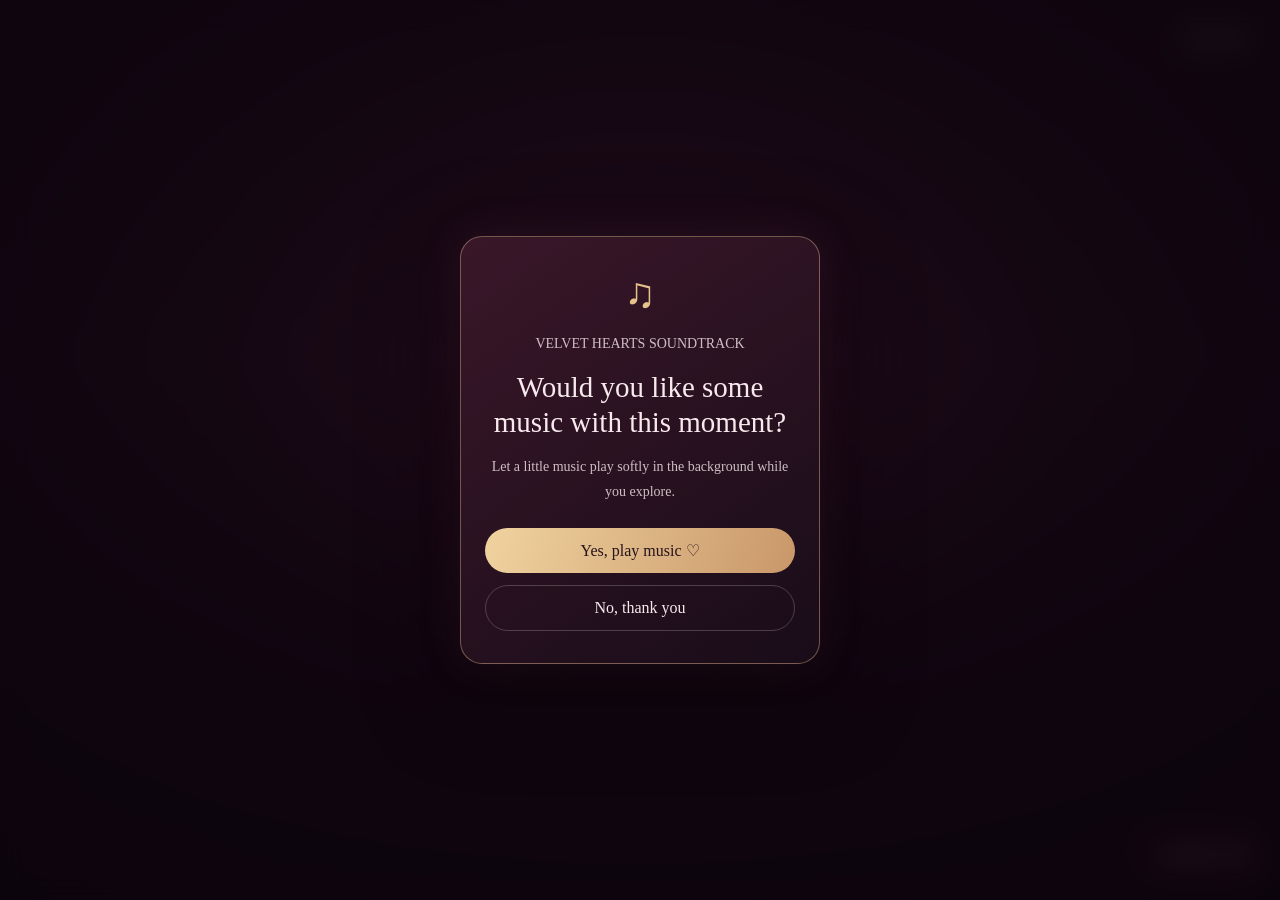
==== commit ea10f69d: "Simplify intro navigation and sync video text" ====
--- a/index.html
+++ b/index.html
@@ -47,5 +47,6 @@
 <script src="js/music-optin.js" defer></script>
 <script src="js/velvet-upgrade.js" defer></script>
 <script src="js/visitor-response-email.js" defer></script>
+  <script src="js/intro-video-sync.js" defer></script>
 </body>
 </html>
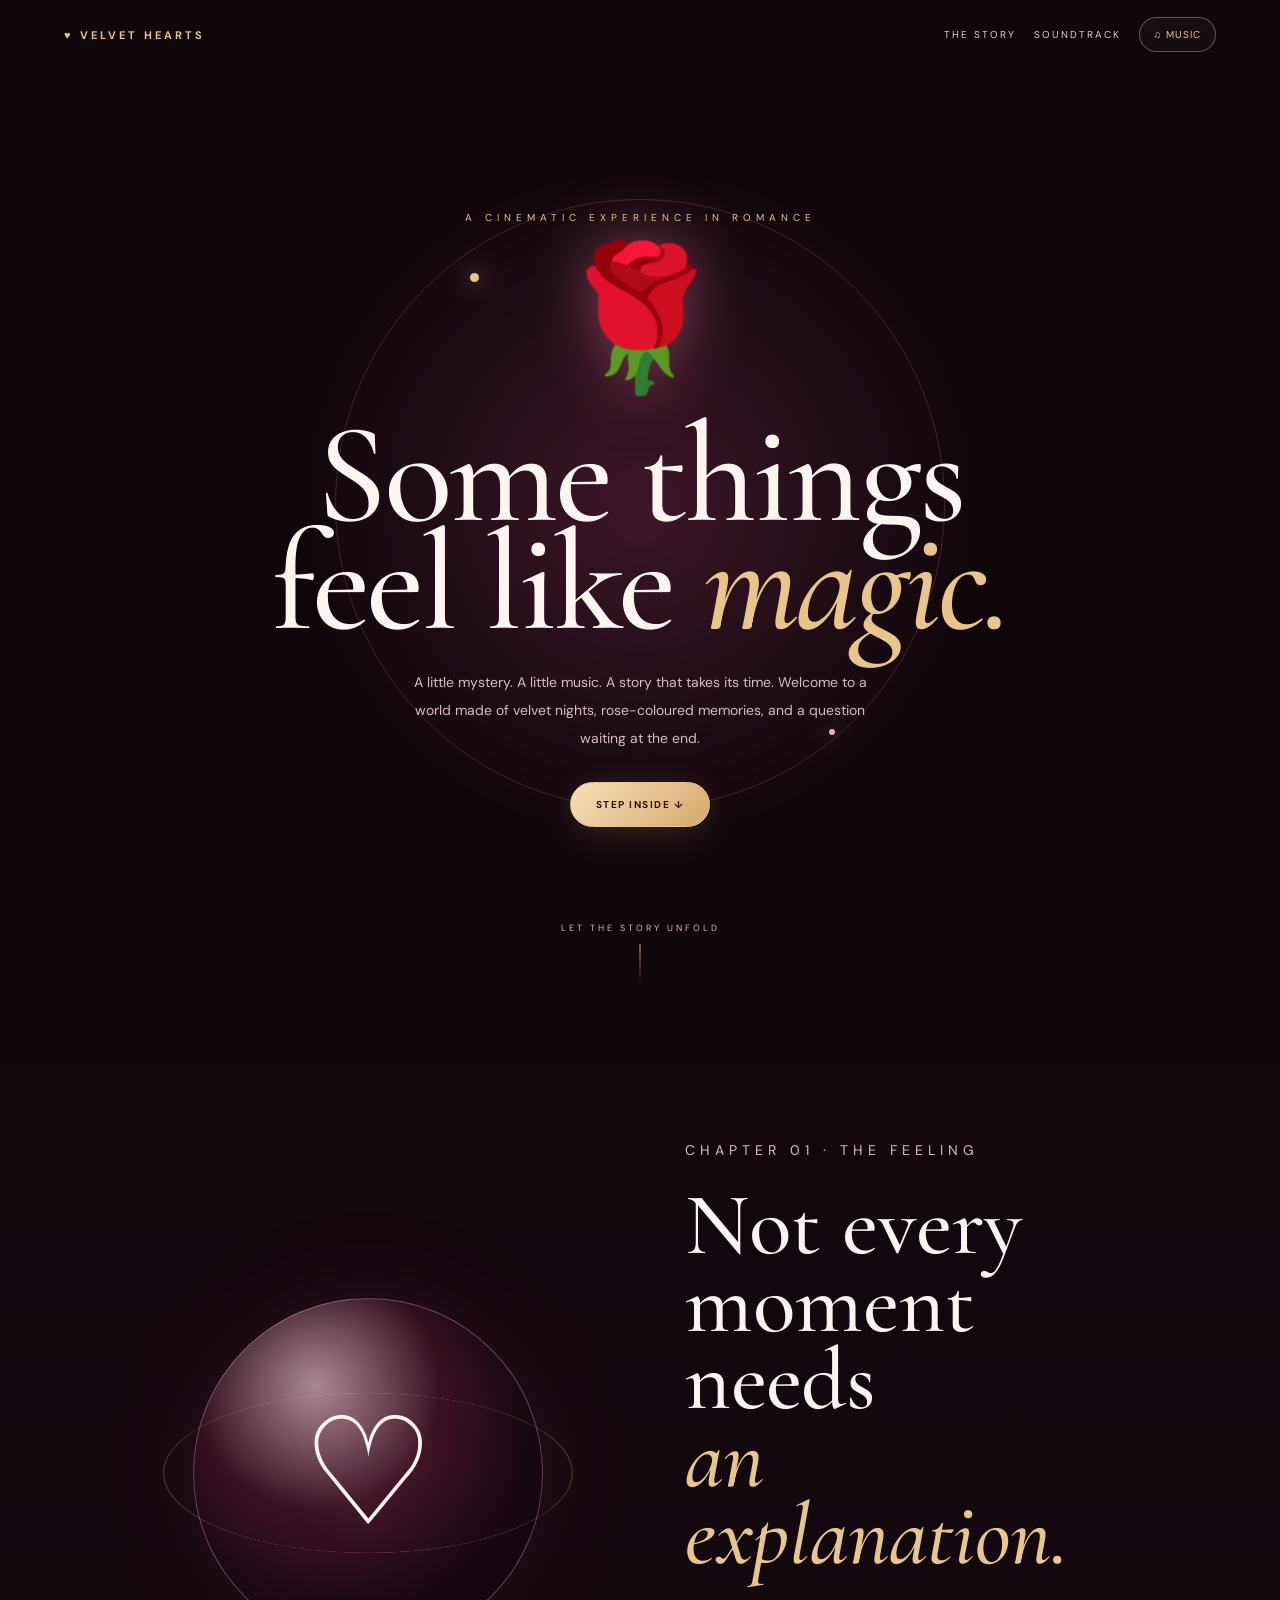
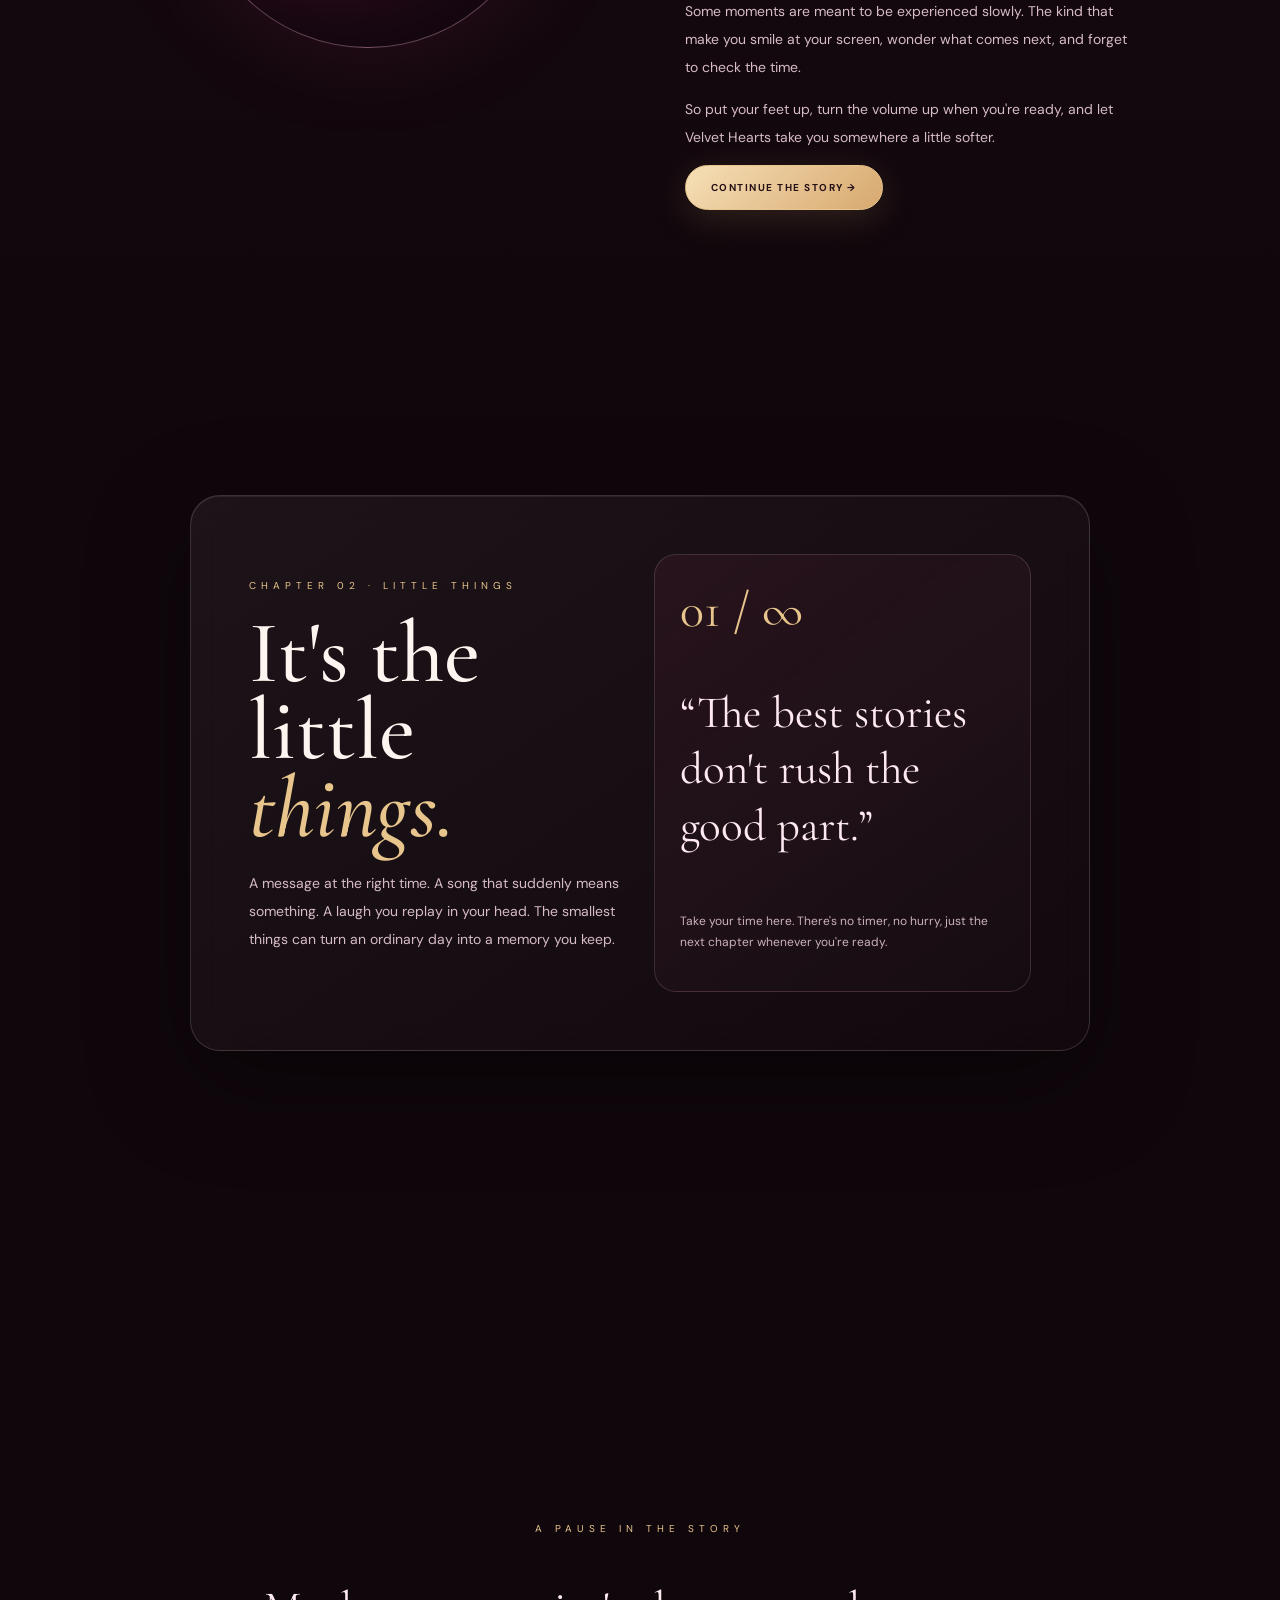
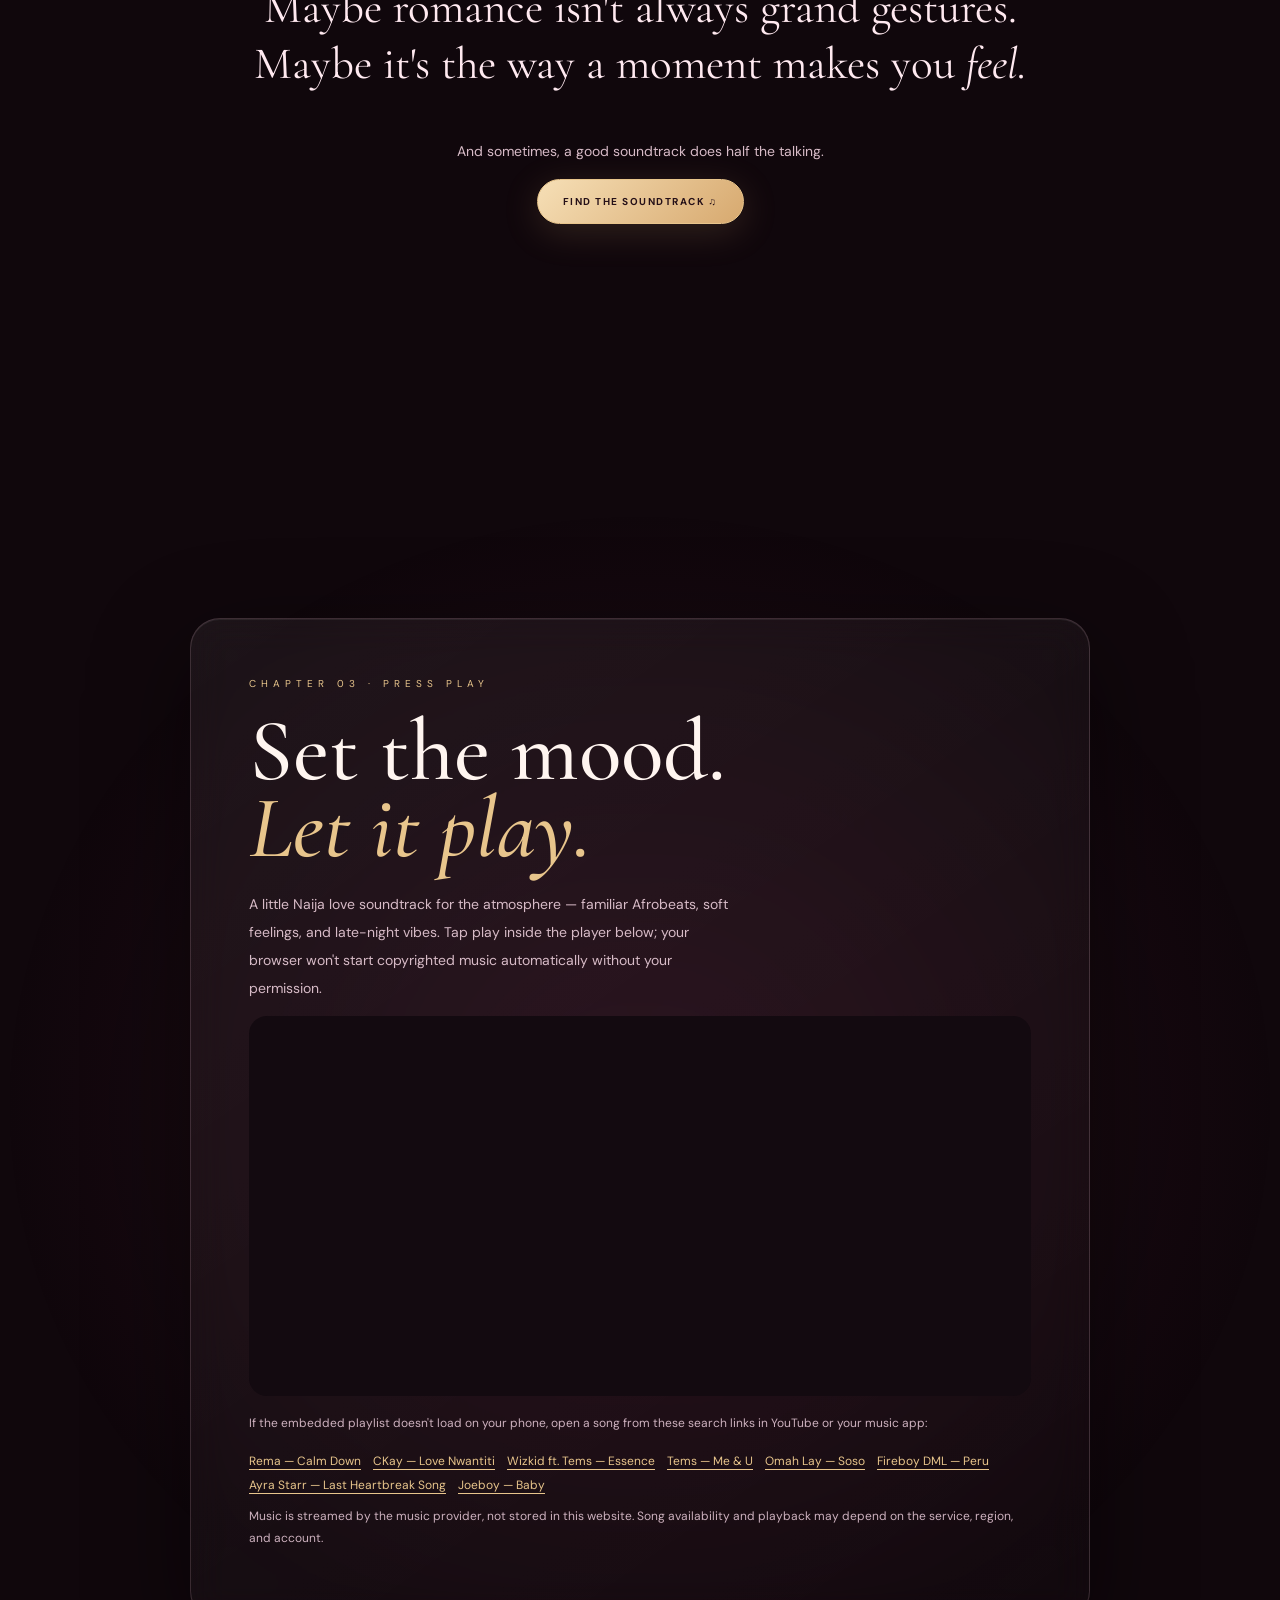
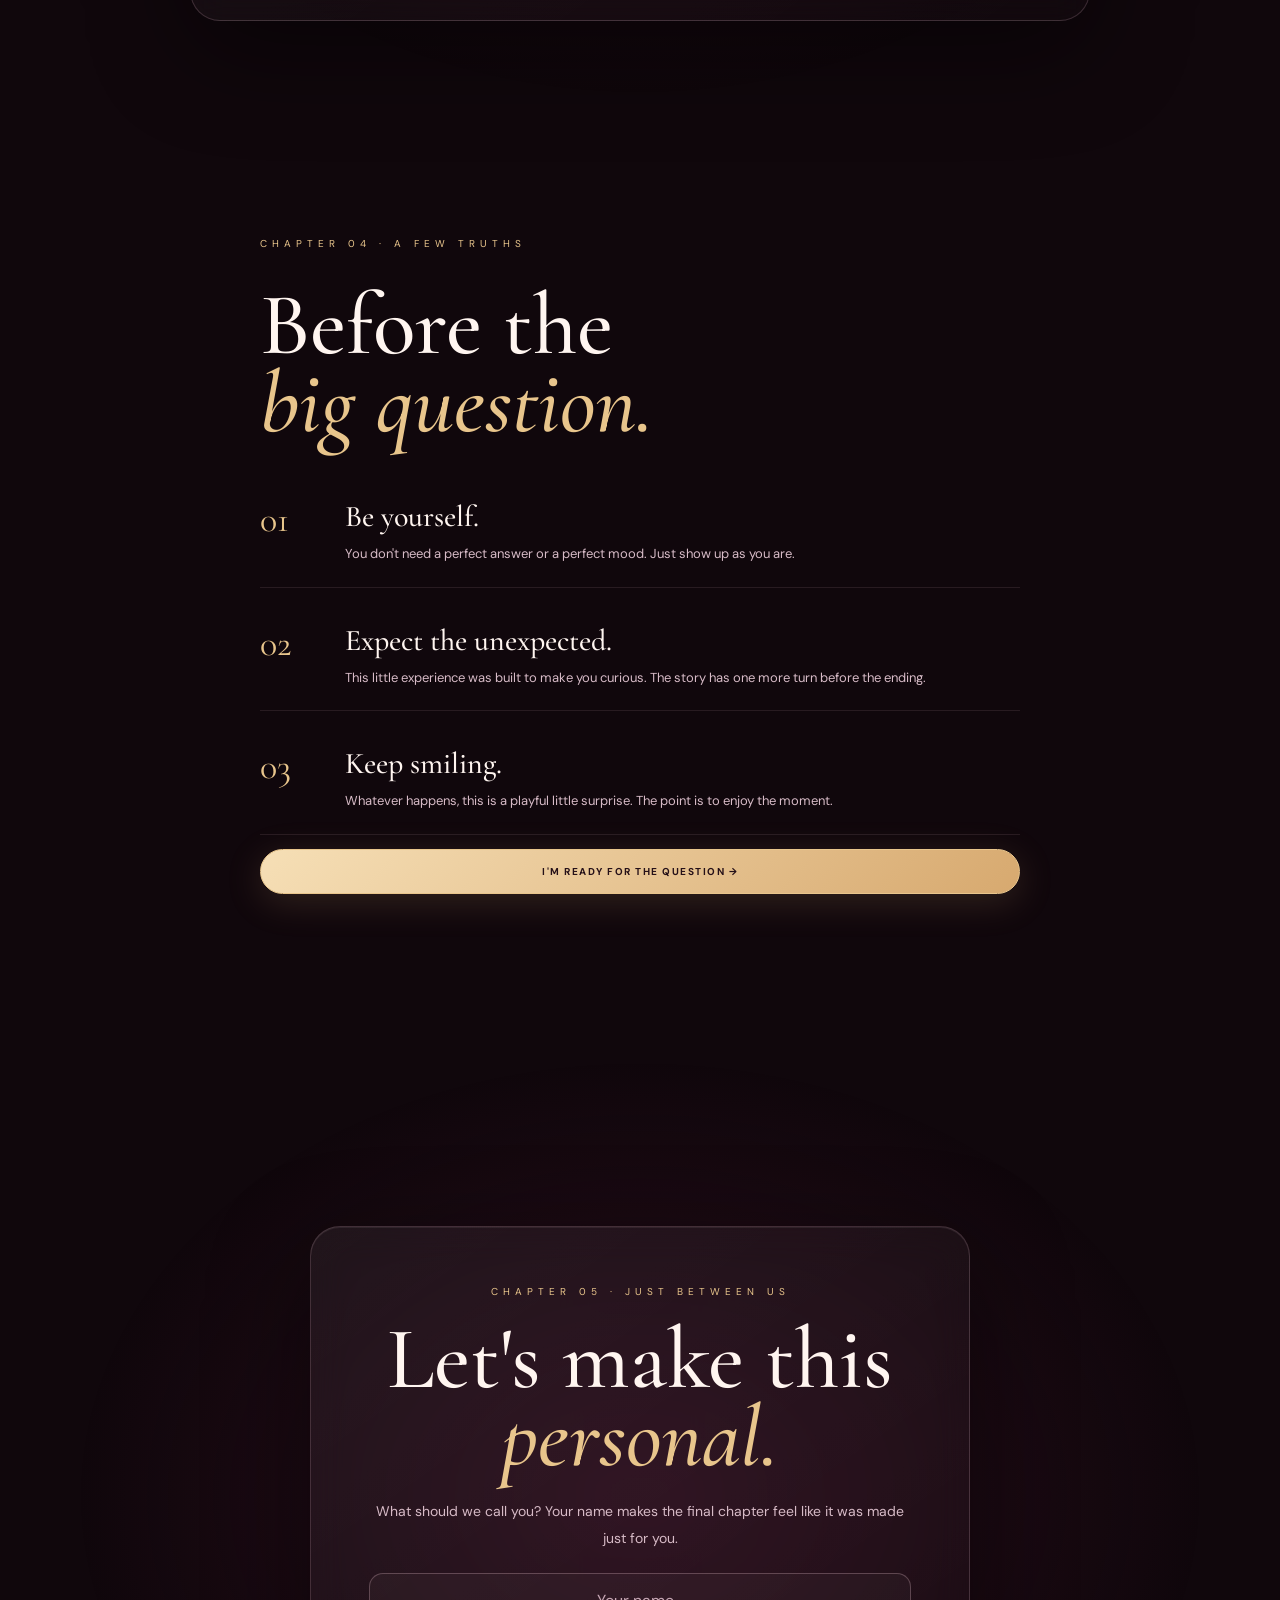
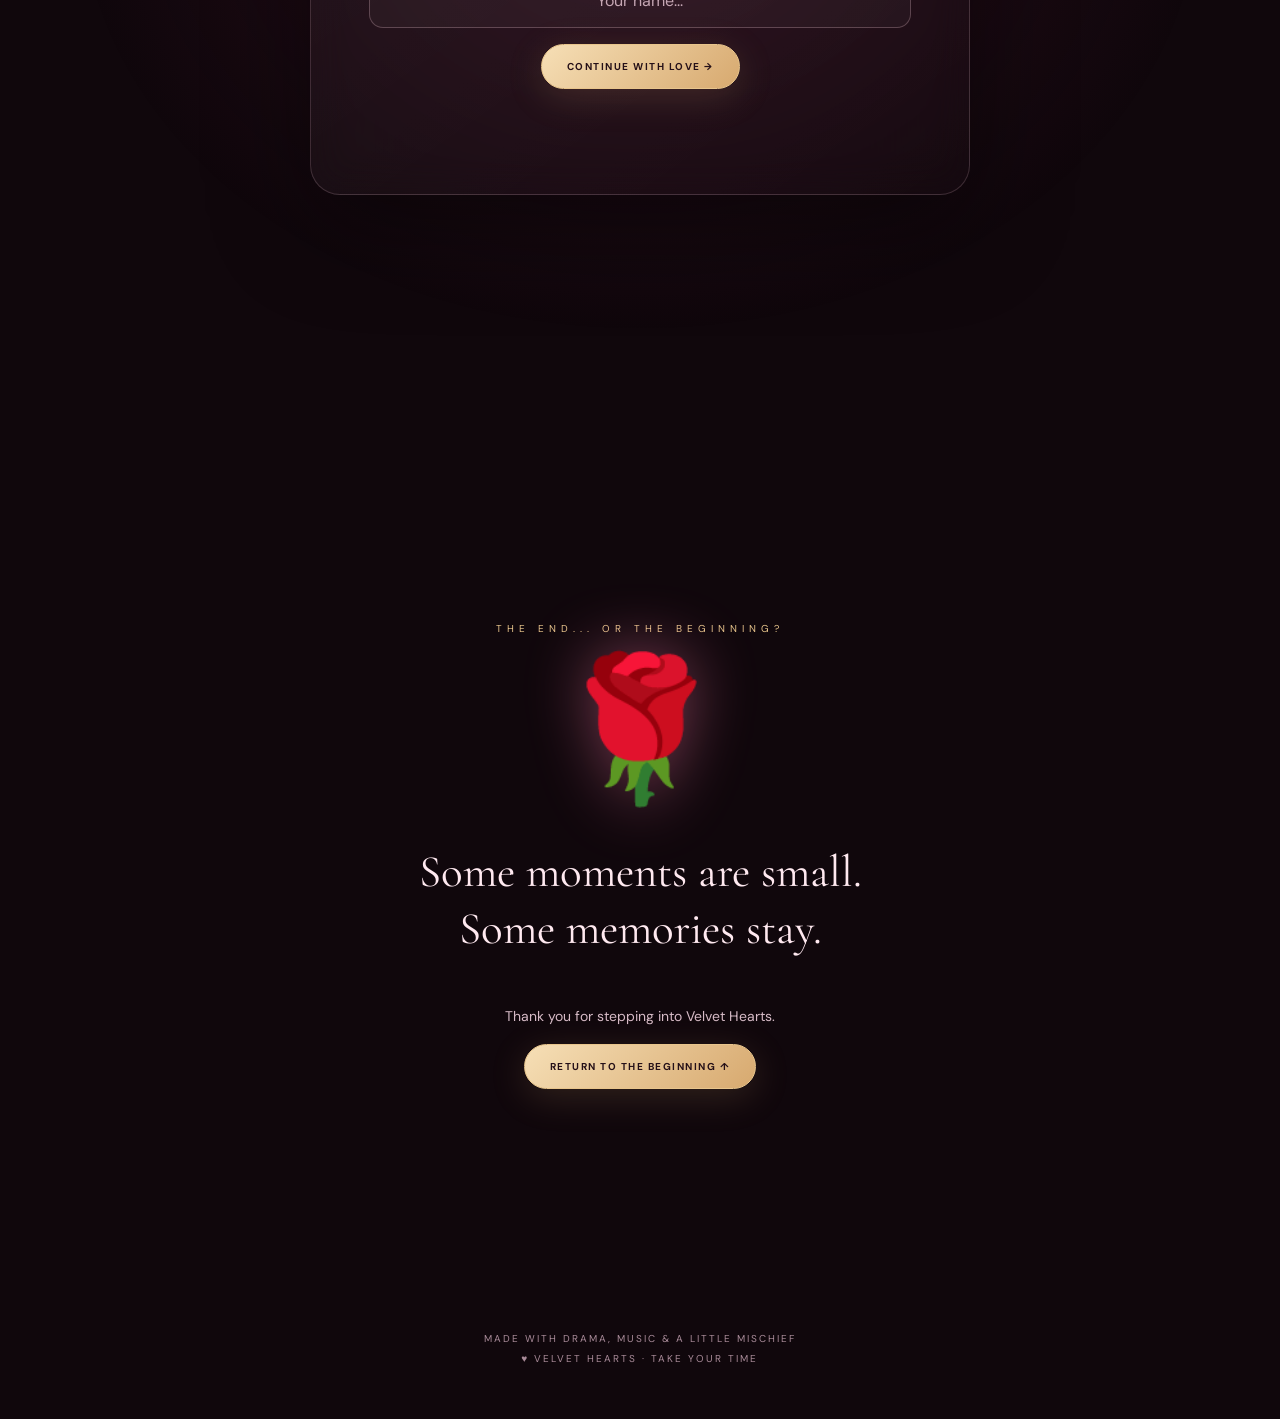
==== commit 292601b3: "Restore pre-music website intro" ====
--- a/index.html
+++ b/index.html
@@ -1,52 +1,224 @@
 <!doctype html>
 <html lang="en">
 <head>
-<meta charset="UTF-8">
+<meta charset="utf-8">
 <meta name="viewport" content="width=device-width, initial-scale=1">
-<meta name="theme-color" content="#180510">
-<title>Velvet Hearts — Opening</title>
-<link rel="stylesheet" href="css/3d-opening.css">
+<meta name="theme-color" content="#10070c">
+<title>Velvet Hearts — An Experience Made of Love</title>
+<meta name="description" content="Step into Velvet Hearts: a cinematic romantic experience filled with music, memories, and a little mystery.">
+<meta property="og:title" content="Velvet Hearts — An Experience Made of Love">
+<meta property="og:description" content="A cinematic romantic experience, made to be felt.">
+<link rel="preconnect" href="https://fonts.googleapis.com">
+<link rel="preconnect" href="https://fonts.gstatic.com" crossorigin>
+<link href="https://fonts.googleapis.com/css2?family=Cormorant+Garamond:wght@400;500;600;700&family=DM+Sans:wght@400;500;600;700&display=swap" rel="stylesheet">
 <style>
+:root{--night:#10070c;--wine:#260b1a;--wine2:#54162f;--rose:#f3a6c0;--pink:#ffdae5;--gold:#e8c58c;--cream:#fff5f0;--muted:#d7bbc7;--line:#f3c8d82d}
 *{box-sizing:border-box}
-html,body{margin:0;width:100%;height:100%;overflow:hidden;background:#180510}
-#vh-3d-opening{position:fixed;inset:0;width:100%;height:100%;overflow:hidden;display:grid;place-items:center}
-.vh3d-video{position:absolute;inset:0;width:100%;height:100%;object-fit:cover}
-.vh3d-glow{position:absolute;inset:0;background:linear-gradient(0deg,rgba(20,0,12,.85),rgba(20,0,12,.12) 70%)}
-.vh3d-copy{position:relative;z-index:2;text-align:center;padding:24px;width:100%;color:white}
-.vh3d-copy h1{font-size:clamp(2.8rem,12vw,5.5rem);margin:16px 0;color:#ffe1ec;text-shadow:0 0 25px #ff438b}
-.vh3d-eyebrow{letter-spacing:4px;text-transform:uppercase;font-size:12px}
-.vh3d-subtitle{margin:0 auto 28px;max-width:340px}
-.vh3d-enter,.vh3d-exit{position:relative;z-index:3;border:1px solid #f5b6cc;border-radius:40px;padding:14px 24px;font-size:15px;cursor:pointer;text-decoration:none;display:inline-block}
-.vh3d-enter{background:#a51f59;color:white}
-.vh3d-exit{position:absolute;top:20px;right:16px;background:#200c1bbd;color:white}
-.vh3d-hint{font-size:12px;margin-top:18px;color:#f4d9e4}
+html{scroll-behavior:smooth;background:var(--night);scroll-padding-top:80px}
+body{margin:0;background:var(--night);color:var(--cream);font-family:"DM Sans",sans-serif;overflow-x:hidden}
+body:before{content:"";position:fixed;inset:0;z-index:-3;background:radial-gradient(ellipse at 50% 0%,#64203c 0%,transparent 43%),radial-gradient(ellipse at 0% 70%,#29101f 0%,transparent 42%),linear-gradient(145deg,#10070c,#1b0b16 50%,#080509)}
+button,input,textarea{font:inherit}button{cursor:pointer}a{color:inherit}
+#petals,#stars{position:fixed;inset:0;pointer-events:none;overflow:hidden}
+#petals{z-index:8}#stars{z-index:-1}
+.petal{position:absolute;top:-8vh;color:var(--rose);opacity:0;text-shadow:0 0 18px #f0a0b866;animation:fall linear forwards}
+@keyframes fall{0%{transform:translate3d(0,-5vh,0) rotate(0);opacity:0}12%{opacity:.7}88%{opacity:.45}100%{transform:translate3d(var(--drift),112vh,0) rotate(500deg);opacity:0}}
+.star{position:absolute;width:2px;height:2px;border-radius:50%;background:#ffe4bd;box-shadow:0 0 9px #ffe4bd;animation:twinkle var(--duration) ease-in-out infinite alternate}
+@keyframes twinkle{from{opacity:.12;transform:scale(.6)}to{opacity:.9;transform:scale(1.6)}}
+.progress{position:fixed;z-index:40;top:0;left:0;height:2px;width:0;background:linear-gradient(90deg,var(--rose),var(--gold))}
+.nav{position:fixed;z-index:30;top:0;left:0;width:100%;display:flex;justify-content:space-between;align-items:center;padding:17px clamp(18px,5vw,64px);background:linear-gradient(#10070ce8,transparent);backdrop-filter:blur(5px)}
+.brand{font-size:11px;letter-spacing:3px;text-transform:uppercase;color:var(--gold);font-weight:700}
+.nav-right{display:flex;align-items:center;gap:18px}.nav-link{font-size:10px;letter-spacing:2px;text-transform:uppercase;text-decoration:none;color:#e9cbd7}
+.music-toggle{border:1px solid #e8c58c66;border-radius:999px;padding:10px 14px;color:var(--gold);background:#ffffff08;font-size:10px;letter-spacing:1px}
+.scene{position:relative;min-height:100svh;display:grid;place-items:center;padding:110px 22px 80px;isolation:isolate}
+.hero{min-height:112svh;text-align:center;overflow:hidden}
+.hero-glow{position:absolute;width:min(80vw,720px);aspect-ratio:1;border-radius:50%;background:radial-gradient(circle,#bd427544,transparent 67%);filter:blur(10px);animation:glow 8s ease-in-out infinite alternate;z-index:-1}
+@keyframes glow{from{transform:scale(.82) translateY(20px)}to{transform:scale(1.12) translateY(-24px)}}
+.orbit{position:absolute;width:min(84vw,610px);aspect-ratio:1;border:1px solid #f0a0b82e;border-radius:50%;animation:orbit 32s linear infinite;z-index:-1}
+.orbit:before,.orbit:after{content:"";position:absolute;width:9px;height:9px;border-radius:50%;background:var(--gold);box-shadow:0 0 25px var(--gold)}
+.orbit:before{top:12%;left:22%}.orbit:after{bottom:12%;right:18%;width:6px;height:6px;background:var(--rose)}
+@keyframes orbit{to{transform:rotate(360deg)}}
+.hero-content{max-width:760px}
+.kicker{font-size:10px;letter-spacing:5px;text-transform:uppercase;color:var(--gold);margin:0 0 23px}
+h1,h2,h3,.serif{font-family:"Cormorant Garamond",Georgia,serif;font-weight:500}
+.hero h1{font-size:clamp(64px,13vw,142px);line-height:.76;letter-spacing:-3px;margin:0}
+.hero h1 span{color:var(--gold);font-style:italic}
+.rose-emblem{font-size:clamp(76px,15vw,140px);line-height:1;filter:drop-shadow(0 0 32px #f078a077);animation:float 5s ease-in-out infinite;display:block;margin:24px 0 34px}
+@keyframes float{0%,100%{transform:translateY(0) rotate(-4deg) scale(1)}50%{transform:translateY(-17px) rotate(5deg) scale(1.04)}}
+.hero-copy{max-width:480px;color:var(--muted);line-height:2;font-size:14px;margin:30px auto}
+.btn{border:1px solid var(--gold);border-radius:999px;padding:15px 25px;background:linear-gradient(135deg,#f6dfb6,#d7a96f);color:#251018;text-transform:uppercase;font-size:10px;font-weight:700;letter-spacing:1.5px;box-shadow:0 8px 36px #d9a76c2c;transition:transform .25s,box-shadow .25s}
+.btn:hover{transform:translateY(-3px);box-shadow:0 12px 42px #d9a76c55}
+.scroll-cue{position:absolute;bottom:26px;left:50%;transform:translateX(-50%);font-size:9px;letter-spacing:3px;text-transform:uppercase;color:#d8b8c7;display:grid;gap:10px;justify-items:center}
+.scroll-cue i{display:block;width:1px;height:38px;background:linear-gradient(var(--gold),transparent);animation:cue 1.5s infinite}
+@keyframes cue{50%{transform:scaleY(.5);transform-origin:top}}
+.story{background:linear-gradient(180deg,transparent,#1709129c,transparent)}
+.story-inner{width:min(100%,1000px);display:grid;grid-template-columns:1fr 1fr;gap:clamp(30px,7vw,90px);align-items:center}
+.story-art{position:relative;min-height:430px;display:grid;place-items:center}
+.glass-orb{width:min(70vw,350px);aspect-ratio:1;border-radius:50%;display:grid;place-items:center;background:radial-gradient(circle at 35% 25%,#f6c8d7aa,#a72d5b44 36%,#210a17 70%);border:1px solid #f3c3d64d;box-shadow:inset -20px -25px 70px #09040999,0 0 100px #d8497a20;animation:float 6s ease-in-out infinite}
+.glass-orb span{font-size:clamp(90px,15vw,150px);filter:drop-shadow(0 0 24px #ffb0c877)}
+.ring{position:absolute;width:min(80vw,410px);aspect-ratio:1;border:1px solid #e8c58c4d;border-radius:50%;transform:rotateX(67deg) rotate(-18deg);animation:ring 12s linear infinite}
+@keyframes ring{to{transform:rotateX(67deg) rotate(342deg)}}
+.copy h2,.scene h2{font-size:clamp(48px,8vw,88px);line-height:.88;margin:0 0 22px}
+.copy h2 span,.scene h2 span{color:var(--gold);font-style:italic}
+.copy p,.body-copy{font-size:14px;line-height:2;color:var(--muted);max-width:480px}
+.eyebrow{color:var(--rose);font-size:11px;letter-spacing:3px;text-transform:uppercase}
+.center{text-align:center}.center .body-copy{margin-left:auto;margin-right:auto}
+.panel{width:min(100%,660px);padding:clamp(27px,6vw,58px);border:1px solid var(--line);border-radius:30px;background:linear-gradient(145deg,#ffffff0e,#ffffff03);box-shadow:0 30px 100px #0007,inset 0 1px #ffffff12;backdrop-filter:blur(18px)}
+.panel.wide{width:min(100%,900px)}
+.split-panel{display:grid;grid-template-columns:1fr 1fr;gap:28px;align-items:center}
+.memory-card{border:1px solid #f0c5d32b;border-radius:22px;padding:25px;background:linear-gradient(145deg,#6b24402e,#ffffff03);min-height:220px;display:flex;flex-direction:column;justify-content:center}
+.memory-card .big{font-family:"Cormorant Garamond",serif;font-size:50px;color:var(--gold)}
+.quote{font-family:"Cormorant Garamond",Georgia,serif;font-size:clamp(29px,5vw,45px);line-height:1.25;color:#ffe9f0}
+.music-section{background:radial-gradient(ellipse at 50% 50%,#44172a66,transparent 70%)}
+.music-frame{width:100%;height:380px;border:0;border-radius:18px;background:#130a10}
+.music-note{font-size:12px;line-height:1.8;color:#cdb1be}
+.music-link{display:inline-block;color:var(--gold);margin:7px 8px 0 0;font-size:12px;text-decoration:underline;text-underline-offset:4px}
+.chapter-number{font-family:"Cormorant Garamond",serif;font-size:clamp(80px,15vw,150px);line-height:1;color:#f0a0b81b}
+.timeline{width:min(100%,760px);display:grid;gap:14px}
+.timeline-item{display:grid;grid-template-columns:65px 1fr;gap:20px;align-items:start;border-bottom:1px solid #f0c5d31b;padding:20px 0}
+.timeline-item:last-child{border-bottom:0}
+.timeline-item .num{font-family:"Cormorant Garamond",serif;font-size:36px;color:var(--gold)}
+.timeline-item h3{font-size:30px;margin:0 0 7px}.timeline-item p{font-size:13px;line-height:1.9;color:var(--muted);margin:0}
+.question{min-height:110svh;text-align:center;background:radial-gradient(ellipse at center,#43152b88,transparent 62%)}
+.field{width:100%;border:1px solid #f0c5d344;background:#ffffff08;color:white;border-radius:14px;padding:16px;margin:8px 0 16px;outline:none;text-align:center}
+.field:focus{border-color:var(--rose)}.field::placeholder{color:#c6a7b4}
+.answer-row{display:flex;gap:12px;justify-content:center;flex-wrap:wrap;margin-top:24px}
+.secondary{border:1px solid #f0c5d344;color:var(--cream);background:#ffffff08;border-radius:999px;padding:14px 25px}
+.message{color:var(--muted);line-height:1.9;font-size:14px}
+.notice{font-size:12px;line-height:1.6;color:#e7c9d5;margin-top:15px;min-height:20px}
+#questionArea[hidden],#formArea[hidden]{display:none}
+#result{display:none}#result.visible{display:block;animation:reveal .8s ease both}
+@keyframes reveal{from{opacity:0;transform:translateY(28px) scale(.97);filter:blur(5px)}to{opacity:1;transform:none;filter:blur(0)}}
+.reveal-heart{font-size:64px;animation:heartbeat 1.7s infinite;display:block;margin:18px}
+@keyframes heartbeat{0%,100%{transform:scale(1)}12%{transform:scale(1.09)}24%{transform:scale(1)}36%{transform:scale(1.05)}}
+[data-reveal]{opacity:0;transform:translateY(38px);transition:opacity .9s ease,transform .9s cubic-bezier(.2,.7,.2,1)}
+[data-reveal].shown{opacity:1;transform:none}
+.footer{padding:38px 20px 50px;text-align:center;color:#a98b99;font-size:10px;letter-spacing:2px;line-height:2}
+@media(max-width:700px){.story-inner{grid-template-columns:1fr;gap:0}.story-art{min-height:290px;order:2}.story-copy{order:1}.scene{padding-left:18px;padding-right:18px}.hero{min-height:105svh}.nav{padding:14px 16px}.nav-link{display:none}.brand{letter-spacing:2px}.panel{border-radius:24px}.split-panel{grid-template-columns:1fr}.music-frame{height:330px}.timeline-item{grid-template-columns:45px 1fr;gap:12px}}
+@media(prefers-reduced-motion:reduce){*,*::before,*::after{animation-duration:.01ms!important;animation-iteration-count:1!important;scroll-behavior:auto!important;transition-duration:.01ms!important}}
 </style>
-  <link rel="stylesheet" href="css/animations.css">
 </head>
 <body>
-<section id="vh-3d-opening" aria-label="Velvet Hearts opening">
-<video class="vh3d-video" autoplay muted loop playsinline>
-<source src="videos/anime-opening.mp4" type="video/mp4">
-</video>
-<div class="vh3d-glow"></div>
-<a class="vh3d-exit" href="home.html">Skip intro</a>
-<div class="vh3d-copy">
-<div class="vh3d-eyebrow">A little world made of love</div>
-<h1>Velvet Hearts</h1>
-<div class="vh3d-subtitle">Some stories are better when you step inside.</div>
-<div style="max-width:340px;margin:0 auto 20px">
-<label for="vh-visitor-name" style="display:block;margin-bottom:9px;color:#ffe1ec">First, what should I call you?</label>
-<input id="vh-visitor-name" type="text" maxlength="40" autocomplete="given-name" placeholder="Enter your name" style="width:100%;padding:14px;border-radius:25px;border:1px solid #f5b6cc;background:#240b1b;color:white;font-size:16px;text-align:center">
-<p id="vh-name-error" role="alert" style="display:none;color:#ffd0df;font-size:13px">Please enter your name first.</p>
-</div>
-<button class="vh3d-enter" id="vh-start" type="button" style="font-family:inherit">Enter Velvet Hearts ♡</button>
-<div class="vh3d-hint">Your story begins here.</div>
-</div>
-</section>
-
-<script src="js/music-optin.js" defer></script>
-<script src="js/velvet-upgrade.js" defer></script>
-<script src="js/visitor-response-email.js" defer></script>
-  <script src="js/intro-video-sync.js" defer></script>
+<div class="progress" id="progress"></div><div id="stars" aria-hidden="true"></div><div id="petals" aria-hidden="true"></div>
+<nav class="nav">
+  <div class="brand">♥ Velvet Hearts</div>
+  <div class="nav-right"><a class="nav-link" href="#chapters">The story</a><a class="nav-link" href="#soundtrack">Soundtrack</a><button class="music-toggle" id="musicJump">♫ MUSIC</button></div>
+</nav>
+
+<section class="scene hero" id="top">
+  <div class="hero-glow"></div><div class="orbit"></div>
+  <div data-reveal class="hero-content">
+    <p class="kicker">A cinematic experience in romance</p>
+    <span class="rose-emblem" aria-hidden="true">🌹</span>
+    <h1>Some things<br>feel like <span>magic.</span></h1>
+    <p class="hero-copy">A little mystery. A little music. A story that takes its time. Welcome to a world made of velvet nights, rose-coloured memories, and a question waiting at the end.</p>
+    <button class="btn" id="beginBtn">Step inside ↓</button>
+  </div>
+  <div class="scroll-cue">Let the story unfold<i></i></div>
+</section>
+
+<section class="scene story" id="chapters">
+  <div class="story-inner">
+    <div class="story-art" data-reveal><div class="ring"></div><div class="glass-orb"><span>♡</span></div></div>
+    <div class="copy story-copy" data-reveal><p class="kicker">Chapter 01 · The feeling</p><h2>Not every<br>moment needs<br><span>an explanation.</span></h2><p>Some moments are meant to be experienced slowly. The kind that make you smile at your screen, wonder what comes next, and forget to check the time.</p><p>So put your feet up, turn the volume up when you're ready, and let Velvet Hearts take you somewhere a little softer.</p><button class="btn" data-scroll="#memory">Continue the story →</button></div>
+  </div>
+</section>
+
+<section class="scene" id="memory">
+  <div class="panel wide" data-reveal>
+    <div class="split-panel">
+      <div><p class="kicker">Chapter 02 · Little things</p><h2>It's the little<br><span>things.</span></h2><p class="body-copy">A message at the right time. A song that suddenly means something. A laugh you replay in your head. The smallest things can turn an ordinary day into a memory you keep.</p></div>
+      <div class="memory-card"><div class="big">01 / ∞</div><p class="quote">“The best stories don't rush the good part.”</p><p class="music-note">Take your time here. There's no timer, no hurry, just the next chapter whenever you're ready.</p></div>
+    </div>
+  </div>
+</section>
+
+<section class="scene center">
+  <div data-reveal>
+    <p class="kicker">A pause in the story</p>
+    <p class="quote">Maybe romance isn't always grand gestures.<br>Maybe it's the way a moment makes you <em>feel.</em></p>
+    <p class="body-copy">And sometimes, a good soundtrack does half the talking.</p>
+    <button class="btn" data-scroll="#soundtrack">Find the soundtrack ♫</button>
+  </div>
+</section>
+
+<section class="scene music-section" id="soundtrack">
+  <div class="panel wide" data-reveal>
+    <p class="kicker">Chapter 03 · Press play</p>
+    <h2>Set the mood.<br><span>Let it play.</span></h2>
+    <p class="body-copy">A little Naija love soundtrack for the atmosphere — familiar Afrobeats, soft feelings, and late-night vibes. Tap play inside the player below; your browser won't start copyrighted music automatically without your permission.</p>
+    <iframe class="music-frame" title="Romantic Afrobeats playlist" loading="lazy" allow="autoplay; clipboard-write; encrypted-media; fullscreen; picture-in-picture" src="https://open.spotify.com/embed/playlist/5Rl1xntA0cSeNZJ5w29zb6?utm_source=generator&theme=0"></iframe>
+    <p class="music-note">If the embedded playlist doesn't load on your phone, open a song from these search links in YouTube or your music app:</p>
+    <div>
+      <a class="music-link" target="_blank" rel="noopener" href="https://www.youtube.com/results?search_query=Rema+Calm+Down+official">Rema — Calm Down</a>
+      <a class="music-link" target="_blank" rel="noopener" href="https://www.youtube.com/results?search_query=CKay+Love+Nwantiti+official">CKay — Love Nwantiti</a>
+      <a class="music-link" target="_blank" rel="noopener" href="https://www.youtube.com/results?search_query=Wizkid+Essence+Tems+official">Wizkid ft. Tems — Essence</a>
+      <a class="music-link" target="_blank" rel="noopener" href="https://www.youtube.com/results?search_query=Tems+Me+and+U+official">Tems — Me & U</a>
+      <a class="music-link" target="_blank" rel="noopener" href="https://www.youtube.com/results?search_query=Omah+Lay+Soso+official">Omah Lay — Soso</a>
+      <a class="music-link" target="_blank" rel="noopener" href="https://www.youtube.com/results?search_query=Fireboy+DML+Peru+official">Fireboy DML — Peru</a>
+      <a class="music-link" target="_blank" rel="noopener" href="https://www.youtube.com/results?search_query=Ayra+Starr+Last+Heartbreak+Song">Ayra Starr — Last Heartbreak Song</a>
+      <a class="music-link" target="_blank" rel="noopener" href="https://www.youtube.com/results?search_query=Joeboy+Baby+official">Joeboy — Baby</a>
+    </div>
+    <p class="music-note">Music is streamed by the music provider, not stored in this website. Song availability and playback may depend on the service, region, and account.</p>
+  </div>
+</section>
+
+<section class="scene">
+  <div class="timeline" data-reveal>
+    <p class="kicker">Chapter 04 · A few truths</p>
+    <h2>Before the<br><span>big question.</span></h2>
+    <div class="timeline-item"><div class="num">01</div><div><h3>Be yourself.</h3><p>You don't need a perfect answer or a perfect mood. Just show up as you are.</p></div></div>
+    <div class="timeline-item"><div class="num">02</div><div><h3>Expect the unexpected.</h3><p>This little experience was built to make you curious. The story has one more turn before the ending.</p></div></div>
+    <div class="timeline-item"><div class="num">03</div><div><h3>Keep smiling.</h3><p>Whatever happens, this is a playful little surprise. The point is to enjoy the moment.</p></div></div>
+    <button class="btn" data-scroll="#ask">I'm ready for the question →</button>
+  </div>
+</section>
+
+<section class="scene question" id="ask">
+  <div class="panel" data-reveal>
+    <div id="formArea">
+      <p class="kicker">Chapter 05 · Just between us</p><h2>Let's make this<br><span>personal.</span></h2>
+      <p class="message">What should we call you? Your name makes the final chapter feel like it was made just for you.</p>
+      <form id="nameForm"><input class="field" id="nameInput" name="visitorName" type="text" maxlength="40" placeholder="Your name..." autocomplete="given-name" required><button class="btn" type="submit">Continue with love →</button></form>
+      <p class="notice" id="formNotice" aria-live="polite"></p>
+    </div>
+    <div id="questionArea" hidden>
+      <p class="kicker">A question just for you</p><h2 id="personalTitle">Alright...</h2><span class="reveal-heart">💗</span><h2 style="font-size:clamp(32px,6vw,48px)">Will you be my girlfriend?</h2>
+      <p class="message">Take a breath, trust your instincts, and choose honestly. There's a little plot twist either way.</p>
+      <div class="answer-row"><button class="btn answer" data-answer="YES">YES ♥</button><button class="secondary answer" data-answer="NO">No, sorry</button></div>
+      <p class="notice" id="answerNotice" aria-live="polite"></p>
+    </div>
+    <div id="result" aria-live="polite"><p class="kicker">The final chapter · The plot twist</p><span class="reveal-heart">💌</span><h2>Got you,<br><span id="resultName">darling</span>!</h2><p class="message" id="resultMessage"></p><p class="message">No hard feelings — this was a playful prank, not a real relationship proposal. ❤️</p><button class="btn" id="restartBtn">Experience it again ↻</button></div>
+  </div>
+</section>
+
+<section class="scene center">
+  <div data-reveal><p class="kicker">The end... or the beginning?</p><span class="rose-emblem">🌹</span><p class="quote">Some moments are small.<br>Some memories stay.</p><p class="body-copy">Thank you for stepping into Velvet Hearts.</p><button class="btn" data-scroll="#top">Return to the beginning ↑</button></div>
+</section>
+
+<footer class="footer">MADE WITH DRAMA, MUSIC & A LITTLE MISCHIEF<br>♥ VELVET HEARTS · TAKE YOUR TIME</footer>
+
+<!-- Response collection stays in demo mode until your own endpoint is connected. -->
+<iframe name="responseFrame" id="responseFrame" title="response submission" hidden></iframe>
+<form id="responseForm" method="POST" target="responseFrame" hidden><input name="visitorName" id="responseVisitor"><input name="answer" id="responseAnswer"><input name="page" value="Velvet Hearts"></form>
+<script>
+const RESPONSE_ENDPOINT = ""; // Add your own deployed Google Apps Script URL here.
+const $=id=>document.getElementById(id);
+let visitorName="",chosenAnswer="";
+const formArea=$("formArea"),questionArea=$("questionArea"),result=$("result");
+function scrollToId(id){$(id).scrollIntoView({behavior:"smooth",block:"center"})}
+document.querySelectorAll("[data-scroll]").forEach(b=>b.addEventListener("click",()=>scrollToId(b.dataset.scroll.slice(1))));
+$("beginBtn").addEventListener("click",()=>scrollToId("chapters"));
+$("musicJump").addEventListener("click",()=>scrollToId("soundtrack"));
+const revealObserver=new IntersectionObserver(entries=>entries.forEach(entry=>{if(entry.isIntersecting){entry.target.classList.add("shown");revealObserver.unobserve(entry.target)}}),{threshold:.12});
+document.querySelectorAll("[data-reveal]").forEach(el=>revealObserver.observe(el));
+window.addEventListener("scroll",()=>{let max=document.documentElement.scrollHeight-innerHeight;$("progress").style.width=(max>0?scrollY/max*100:0)+"%"},{passive:true});
+function makePetal(){const p=document.createElement("span");p.className="petal";p.textContent=["✦","✧","♡","❀"][Math.floor(Math.random()*4)];p.style.left=Math.random()*100+"%";p.style.fontSize=(12+Math.random()*18)+"px";p.style.setProperty("--drift",(Math.random()*180-90)+"px");p.style.animationDuration=(8+Math.random()*9)+"s";$("petals").appendChild(p);p.addEventListener("animationend",()=>p.remove())}
+for(let i=0;i<14;i++)setTimeout(makePetal,i*450);setInterval(makePetal,1100);
+for(let i=0;i<65;i++){const s=document.createElement("i");s.className="star";s.style.left=Math.random()*100+"%";s.style.top=Math.random()*100+"%";s.style.setProperty("--duration",(2+Math.random()*4)+"s");$("stars").appendChild(s)}
+$("nameForm").addEventListener("submit",e=>{e.preventDefault();visitorName=$("nameInput").value.trim().slice(0,40);if(!visitorName){$("nameInput").focus();return}formArea.hidden=true;questionArea.hidden=false;$("personalTitle").textContent=`Alright, ${visitorName}...`;scrollToId("ask")});
+function sendResponse(name,answer){if(!RESPONSE_ENDPOINT){$("answerNotice").textContent="Demo mode: responses are not being sent yet. Connect the response endpoint before sharing the website.";return} $("responseVisitor").value=name;$("responseAnswer").value=answer;$("responseForm").action=RESPONSE_ENDPOINT;$("responseForm").submit();$("answerNotice").textContent="Thank you — your response has been submitted."}
+document.querySelectorAll(".answer").forEach(btn=>btn.addEventListener("click",()=>{chosenAnswer=btn.dataset.answer;sendResponse(visitorName,chosenAnswer);$("resultName").textContent=visitorName;$("resultMessage").textContent=chosenAnswer==="YES"?`Awww, ${visitorName}, you actually said YES! You didn't start planning the wedding already, did you? Plot twist: IT WAS A PRANK! 😂`:`Oh, ${visitorName}, you said NO! Either way, here's the confession: IT WAS A PRANK! You've survived Velvet Hearts. 😂`;questionArea.hidden=true;result.classList.add("visible");result.style.display="block";for(let i=0;i<24;i++)setTimeout(makePetal,i*100)}));
+$("restartBtn").addEventListener("click",()=>{visitorName="";chosenAnswer="";$("nameInput").value="";result.classList.remove("visible");result.style.display="none";questionArea.hidden=true;formArea.hidden=false;$("formNotice").textContent="";$("answerNotice").textContent="";scrollToId("ask")});
+</script>
 </body>
-</html>
+</html>
